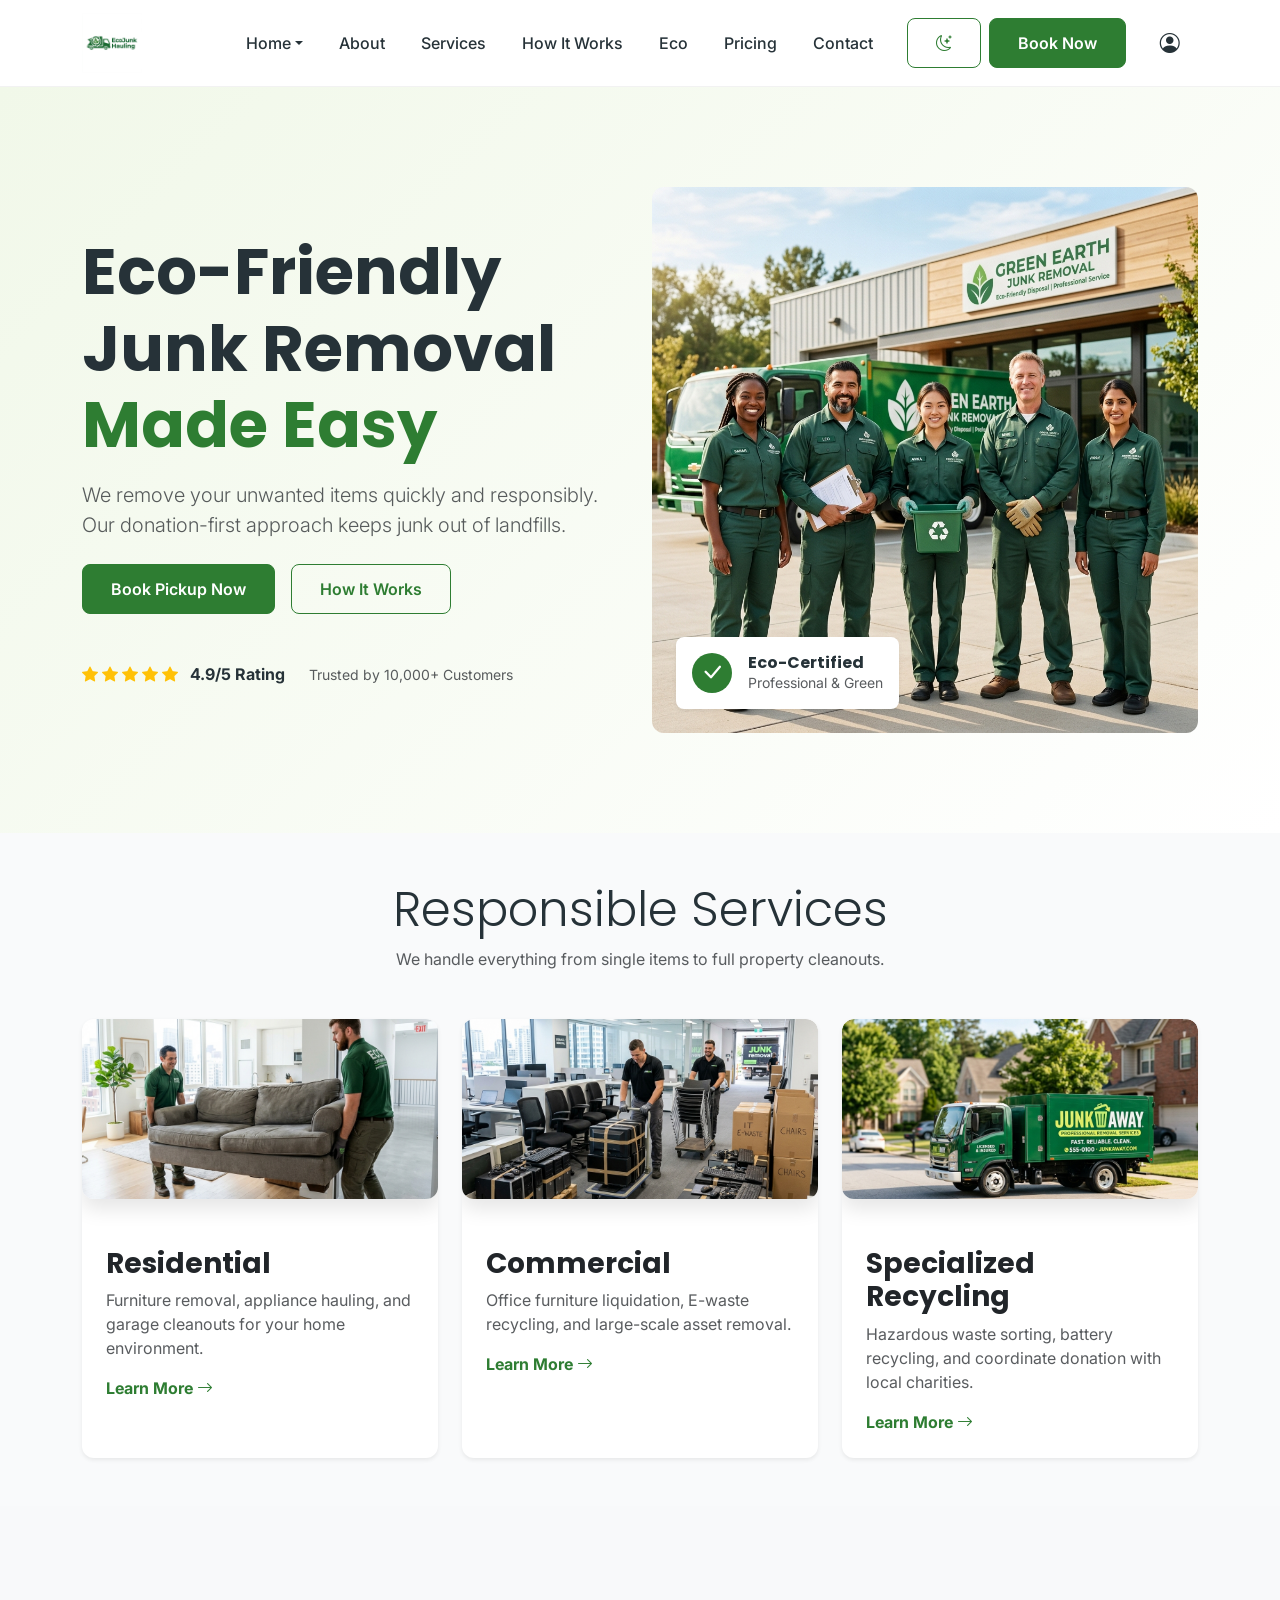
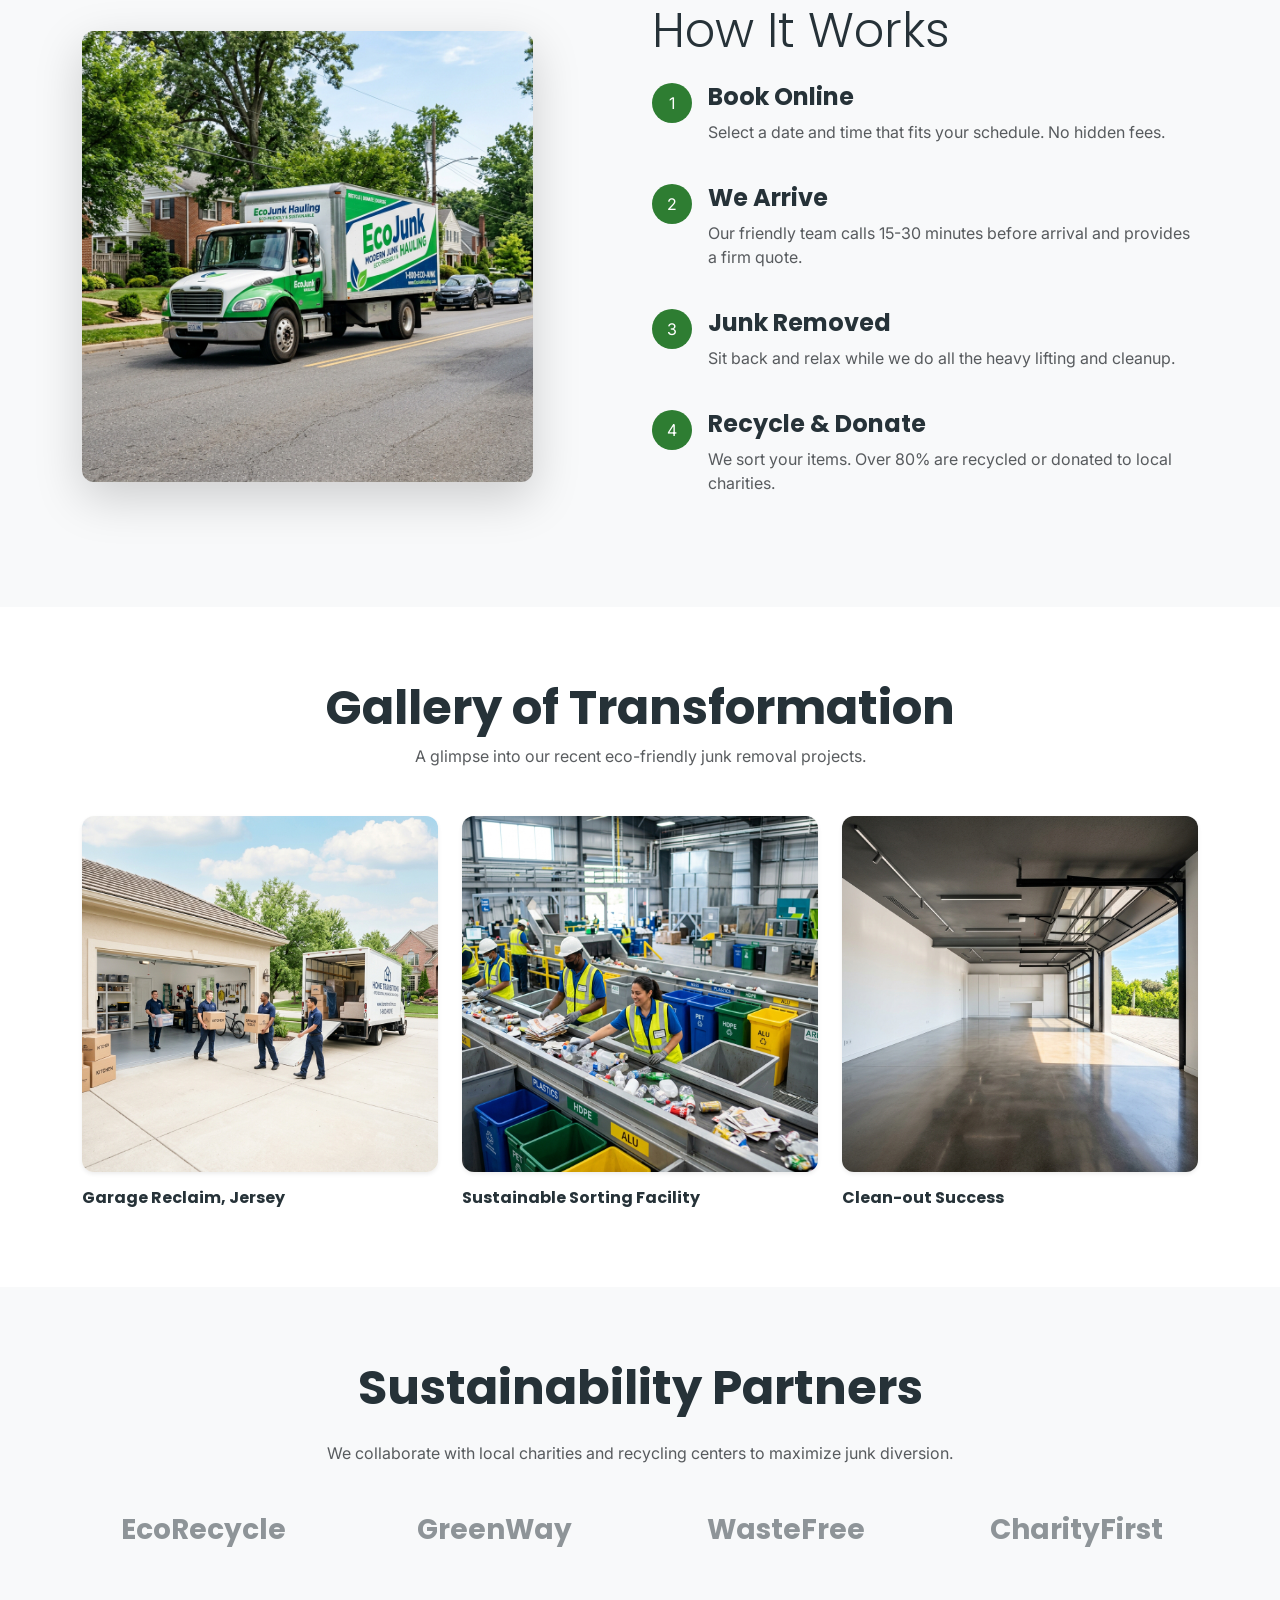
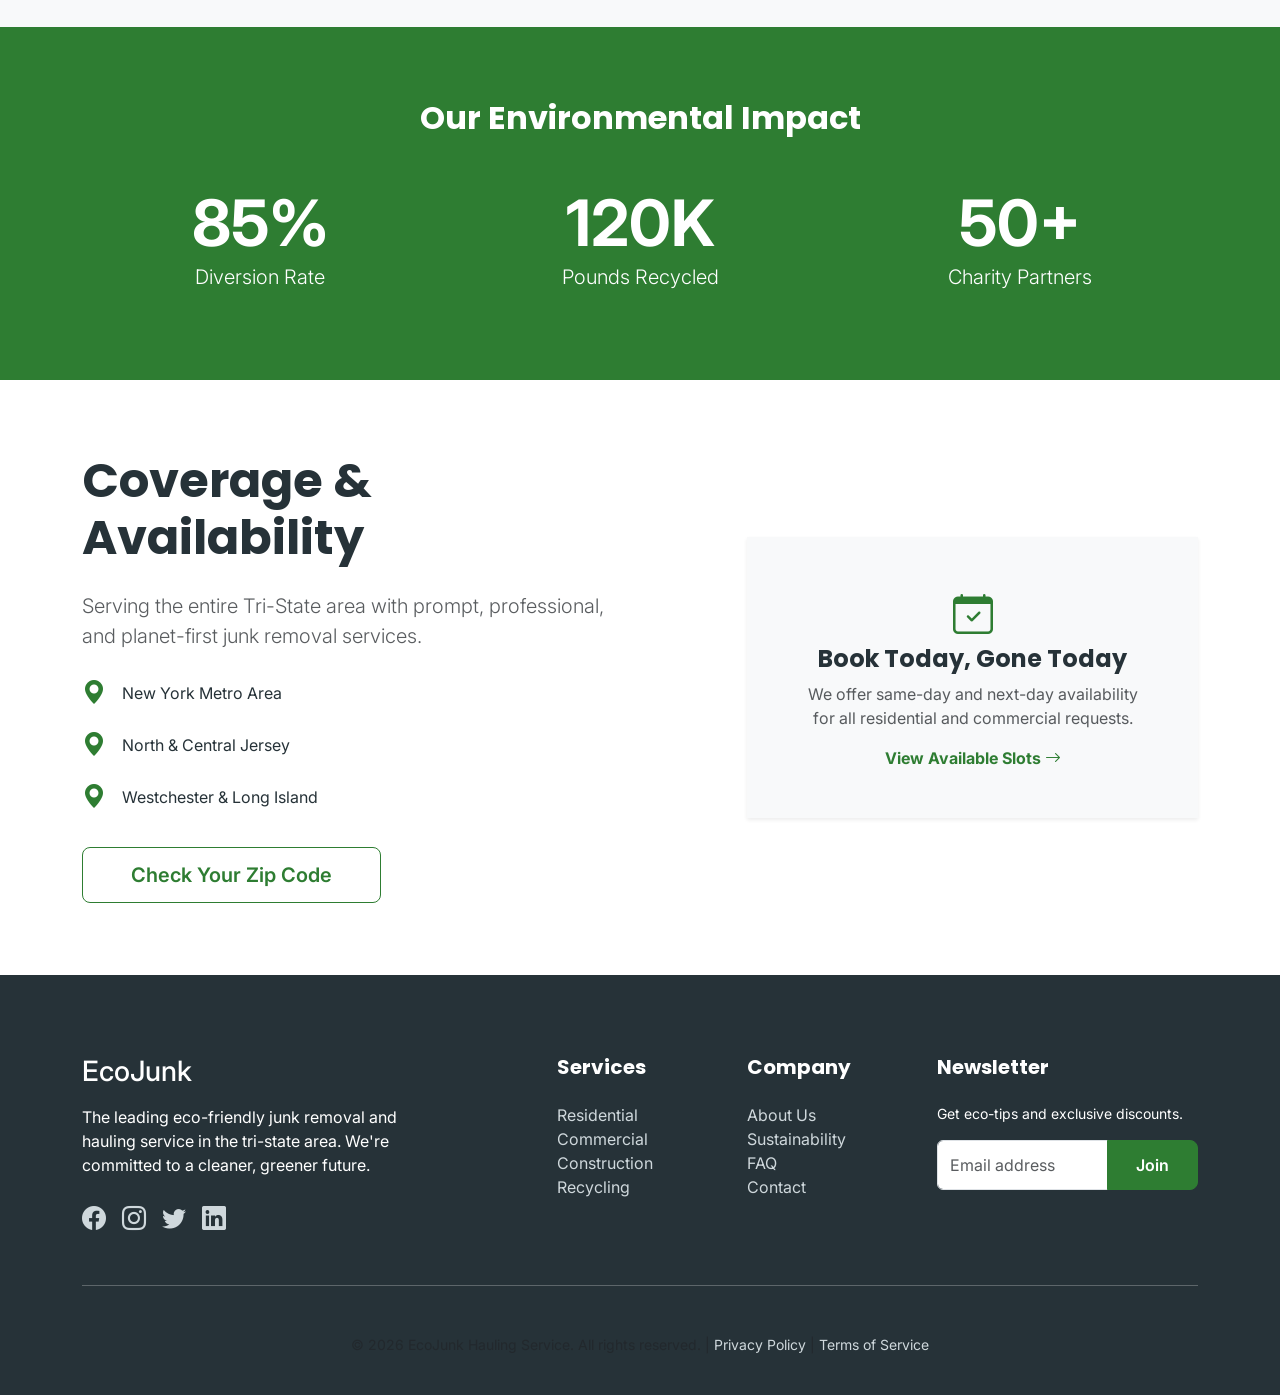
==== index.html @ f10adcff "first-commit" ====
<!DOCTYPE html>
<html lang="en">

<head>
    <meta charset="UTF-8">
    <meta name="viewport" content="width=device-width, initial-scale=1.0">
    <title>EcoJunk Hauling | Eco-Friendly Junk Removal Made Easy</title>
    <meta name="description"
        content="Eco-friendly junk removal and hauling. We recycle and donate first. Get an instant quote and book your pickup online today!">

    <!-- Bootstrap 5 CSS -->
    <link href="https://cdn.jsdelivr.net/npm/bootstrap@5.3.0/dist/css/bootstrap.min.css" rel="stylesheet">
    <!-- Bootstrap Icons -->
    <link rel="stylesheet" href="https://cdn.jsdelivr.net/npm/bootstrap-icons@1.10.0/font/bootstrap-icons.css">
    <!-- Custom CSS -->
    <link rel="stylesheet" href="css/style.css">

    <link rel="icon" type="image/png" href="assets/logo.png">
</head>

<body>

    <!-- Sticky Header -->
    <nav class="navbar navbar-expand-lg sticky-top">
        <div class="container">
            <a class="navbar-brand d-flex align-items-center" href="index.html">
                <img src="assets/logo.png" alt="EcoJunk Logo" height="60">
            </a>
            <button class="navbar-toggler" type="button" data-bs-toggle="collapse" data-bs-target="#navbarNav">
                <span class="navbar-toggler-icon"></span>
            </button>
            <div class="collapse navbar-collapse" id="navbarNav">
                <ul class="navbar-nav ms-auto align-items-center">
                    <li class="nav-item dropdown">
                        <a class="nav-link dropdown-toggle" href="#" role="button" data-bs-toggle="dropdown">Home</a>
                        <ul class="dropdown-menu border-0 shadow-sm">
                            <li><a class="dropdown-item" href="index.html">Home 1</a></li>
                            <li><a class="dropdown-item" href="home2.html">Home 2</a></li>
                        </ul>
                    </li>
                    <li class="nav-item"><a class="nav-link" href="about.html">About</a></li>
                    <li class="nav-item">
                        <a class="nav-link" href="services.html">Services</a>

                    </li>

                    <li class="nav-item"><a class="nav-link" href="how-it-works.html">How It Works</a></li>
                    <li class="nav-item"><a class="nav-link" href="eco-commitment.html">Eco</a></li>
                    <li class="nav-item"><a class="nav-link" href="pricing.html">Pricing</a></li>
                    <li class="nav-item"><a class="nav-link" href="contact.html">Contact</a></li>
                    <li class="nav-item"><button class="btn btn-outline-success ms-lg-3" id="theme-toggle"><i
                                class="bi bi-moon-stars"></i></button></li>
                    <li class="nav-item"><a class="btn btn-success ms-lg-2" href="book-pickup.html">Book Now</a></li>
                    <li class="nav-item ms-lg-3"><a class="nav-link fw-bold text-dark" href="login.html"><i
                                class="bi bi-person-circle fs-5"></i></a></li>
                </ul>
            </div>
        </div>
    </nav>

    <!-- Hero Section -->
    <section class="hero-section">
        <div class="container">
            <div class="row align-items-center">
                <div class="col-lg-6 mb-5 mb-lg-0">
                    <h1 class="display-3 fw-bold mb-3">Eco-Friendly Junk Removal <span class="text-primary-green">Made
                            Easy</span></h1>
                    <p class="lead mb-4 text-muted">We remove your unwanted items quickly and responsibly. Our
                        donation-first approach keeps junk out of landfills.</p>
                    <div class="d-flex gap-3">
                        <a href="book-pickup.html" class="btn btn-success">Book Pickup Now</a>
                        <a href="#how-it-works" class="btn btn-outline-success">How It Works</a>
                    </div>
                    <div class="mt-5 d-flex align-items-center gap-4">
                        <div class="d-flex align-items-center">
                            <i class="bi bi-star-fill text-warning me-1"></i>
                            <i class="bi bi-star-fill text-warning me-1"></i>
                            <i class="bi bi-star-fill text-warning me-1"></i>
                            <i class="bi bi-star-fill text-warning me-1"></i>
                            <i class="bi bi-star-fill text-warning me-1"></i>
                            <span class="ms-2 fw-bold">4.9/5 Rating</span>
                        </div>
                        <div class="text-muted small">Trusted by 10,000+ Customers</div>
                    </div>
                </div>
                <div class="col-lg-6">
                    <!-- Hero Visual [NEW] -->
                    <div class="position-relative">
                        <img src="assets/about_hero.png" alt="EcoJunk Team" class="img-fluid rounded-lg shadow-2xl shadowed transition-hover">
                        <div class="position-absolute bottom-0 start-0 m-4 p-3 bg-white rounded-3 shadow-sm d-none d-md-block">
                            <div class="d-flex align-items-center gap-3">
                                <div class="bg-primary-green text-white rounded-circle d-flex align-items-center justify-content-center" style="width: 40px; height: 40px;">
                                    <i class="bi bi-check-lg fs-4"></i>
                                </div>
                                <div>
                                    <h6 class="fw-bold mb-0">Eco-Certified</h6>
                                    <p class="small text-muted mb-0">Professional & Green</p>
                                </div>
                            </div>
                        </div>
                    </div>
                </div>
            </div>
        </div>
    </section>

    <!-- Services Overview -->
    <section class="py-5">
        <div class="container">
            <div class="text-center mb-5">
                <h2 class="display-5">Responsible Services</h2>
                <p class="text-muted">We handle everything from single items to full property cleanouts.</p>
            </div>
            <div class="row g-4">
                <div class="col-md-4">
                    <div class="card h-100 border-0 shadow-sm overflow-hidden transition-hover">
                        <div class="process-img-wrapper">
                            <img src="assets/service_residential.png" alt="Residential Service" class="process-img">
                        </div>
                        <div class="card-body p-4">
                            <h3 class="fw-bold">Residential</h3>
                            <p class="text-muted">Furniture removal, appliance hauling, and garage cleanouts for your home environment.</p>
                            <a href="services.html#residential" class="mt-auto text-primary-green fw-bold text-decoration-none d-inline-block">Learn More <i class="bi bi-arrow-right"></i></a>
                        </div>
                    </div>
                </div>
                <div class="col-md-4">
                    <div class="card h-100 border-0 shadow-sm overflow-hidden transition-hover">
                        <div class="process-img-wrapper">
                            <img src="assets/service_commercial.png" alt="Commercial Service" class="process-img">
                        </div>
                        <div class="card-body p-4">
                            <h3 class="fw-bold">Commercial</h3>
                            <p class="text-muted">Office furniture liquidation, E-waste recycling, and large-scale asset removal.</p>
                            <a href="services.html#commercial" class="mt-auto text-primary-green fw-bold text-decoration-none d-inline-block">Learn More <i class="bi bi-arrow-right"></i></a>
                        </div>
                    </div>
                </div>
                <div class="col-md-4">
                    <div class="card h-100 border-0 shadow-sm overflow-hidden transition-hover">
                        <div class="process-img-wrapper">
                            <img src="assets/eco_collection.png" alt="Recycling Service" class="process-img">
                        </div>
                        <div class="card-body p-4">
                            <h3 class="fw-bold">Specialized Recycling</h3>
                            <p class="text-muted">Hazardous waste sorting, battery recycling, and coordinate donation with local charities.</p>
                            <a href="services.html#recycling" class="mt-auto text-primary-green fw-bold text-decoration-none d-inline-block">Learn More <i class="bi bi-arrow-right"></i></a>
                        </div>
                    </div>
                </div>
            </div>
        </div>
    </section>

    <!-- How It Works -->
    <section class="bg-light py-5" id="how-it-works">
        <div class="container">
            <div class="row align-items-center">
                <div class="col-lg-5">
                    <img src="assets/hero.png" alt="Professional Truck" class="img-fluid rounded-lg shadow-lg">
                </div>
                <div class="col-lg-6 offset-lg-1 py-5">
                    <h2 class="display-5 mb-4">How It Works</h2>
                    <div class="d-flex mb-4">
                        <div class="flex-shrink-0">
                            <div class="bg-primary-green text-white rounded-circle d-flex align-items-center justify-content-center"
                                style="width: 40px; height: 40px;">1</div>
                        </div>
                        <div class="ms-3">
                            <h4>Book Online</h4>
                            <p class="text-muted">Select a date and time that fits your schedule. No hidden fees.</p>
                        </div>
                    </div>
                    <div class="d-flex mb-4">
                        <div class="flex-shrink-0">
                            <div class="bg-primary-green text-white rounded-circle d-flex align-items-center justify-content-center"
                                style="width: 40px; height: 40px;">2</div>
                        </div>
                        <div class="ms-3">
                            <h4>We Arrive</h4>
                            <p class="text-muted">Our friendly team calls 15-30 minutes before arrival and provides a
                                firm quote.</p>
                        </div>
                    </div>
                    <div class="d-flex mb-4">
                        <div class="flex-shrink-0">
                            <div class="bg-primary-green text-white rounded-circle d-flex align-items-center justify-content-center"
                                style="width: 40px; height: 40px;">3</div>
                        </div>
                        <div class="ms-3">
                            <h4>Junk Removed</h4>
                            <p class="text-muted">Sit back and relax while we do all the heavy lifting and cleanup.</p>
                        </div>
                    </div>
                    <div class="d-flex">
                        <div class="flex-shrink-0">
                            <div class="bg-primary-green text-white rounded-circle d-flex align-items-center justify-content-center"
                                style="width: 40px; height: 40px;">4</div>
                        </div>
                        <div class="ms-3">
                            <h4>Recycle & Donate</h4>
                            <p class="text-muted">We sort your items. Over 80% are recycled or donated to local
                                charities.</p>
                        </div>
                    </div>
                </div>
            </div>
        </div>
    </section>

    <!-- Section 1: Gallery of Transformation [NEW] -->
    <section class="py-5 bg-white">
        <div class="container py-4">
            <div class="text-center mb-5">
                <h2 class="display-5 fw-bold">Gallery of Transformation</h2>
                <p class="text-muted">A glimpse into our recent eco-friendly junk removal projects.</p>
            </div>
            <div class="row g-4 justify-content-center">
                <div class="col-md-4">
                    <img src="assets/how_it_works_hero.png" alt="Recent Project 1" class="img-fluid rounded-lg shadow-sm shadowed mb-2">
                    <h6 class="fw-bold mt-2">Garage Reclaim, Jersey</h6>
                </div>
                <div class="col-md-4">
                    <img src="assets/eco_sorting.png" alt="Recent Project 2" class="img-fluid rounded-lg shadow-sm shadowed mb-2">
                    <h6 class="fw-bold mt-2">Sustainable Sorting Facility</h6>
                </div>
                <div class="col-md-4">
                    <img src="assets/reclaim_bg.png" alt="Recent Project 3" class="img-fluid rounded-lg shadow-sm shadowed mb-2">
                    <h6 class="fw-bold mt-2">Clean-out Success</h6>
                </div>
            </div>
        </div>
    </section>

    <!-- Section 2: Sustainability & Community Partners [NEW] -->
    <section class="py-5 bg-light">
        <div class="container py-4 text-center">
            <h2 class="display-5 fw-bold mb-4">Sustainability Partners</h2>
            <p class="text-muted mb-5">We collaborate with local charities and recycling centers to maximize junk diversion.</p>
            <div class="row row-cols-2 row-cols-md-4 g-5 align-items-center opacity-50">
                <div class="col"><h3 class="fw-bold">EcoRecycle</h3></div>
                <div class="col"><h3 class="fw-bold">GreenWay</h3></div>
                <div class="col"><h3 class="fw-bold">WasteFree</h3></div>
                <div class="col"><h3 class="fw-bold">CharityFirst</h3></div>
            </div>
        </div>
    </section>

    <!-- Eco Commitment Highlight -->
    <section class="py-5 bg-primary-green text-white">
        <div class="container text-center py-4">
            <h2 class="mb-5 text-white">Our Environmental Impact</h2>
            <div class="row g-4">
                <div class="col-md-4">
                    <div class="display-3 fw-bold">85%</div>
                    <p class="lead">Diversion Rate</p>
                </div>
                <div class="col-md-4">
                    <div class="display-3 fw-bold">120K</div>
                    <p class="lead">Pounds Recycled</p>
                </div>
                <div class="col-md-4">
                    <div class="display-3 fw-bold">50+</div>
                    <p class="lead">Charity Partners</p>
                </div>
            </div>
        </div>
    </section>

    <!-- Section 3: Service Area Coverage [NEW] -->
    <section class="py-5 bg-white">
        <div class="container py-4">
            <div class="row align-items-center">
                <div class="col-lg-6">
                    <h2 class="display-5 fw-bold mb-4">Coverage & Availability</h2>
                    <p class="lead text-muted mb-4">Serving the entire Tri-State area with prompt, professional, and planet-first junk removal services.</p>
                    <ul class="list-unstyled">
                        <li class="mb-3 d-flex align-items-center"><i class="bi bi-geo-alt-fill text-primary-green me-3 fs-4"></i> New York Metro Area</li>
                        <li class="mb-3 d-flex align-items-center"><i class="bi bi-geo-alt-fill text-primary-green me-3 fs-4"></i> North & Central Jersey</li>
                        <li class="mb-3 d-flex align-items-center"><i class="bi bi-geo-alt-fill text-primary-green me-3 fs-4"></i> Westchester & Long Island</li>
                    </ul>
                    <a href="contact.html" class="btn btn-outline-success btn-lg px-5 mt-3">Check Your Zip Code</a>
                </div>
                <div class="col-lg-5 offset-lg-1 mt-5 mt-lg-0">
                    <div class="p-5 bg-light rounded-2xl shadow-sm text-center">
                        <i class="bi bi-calendar-check text-primary-green fs-1 mb-4"></i>
                        <h4 class="fw-bold">Book Today, Gone Today</h4>
                        <p class="text-muted">We offer same-day and next-day availability for all residential and commercial requests.</p>
                        <a href="book-pickup.html" class="fw-bold text-primary-green text-decoration-none">View Available Slots <i class="bi bi-arrow-right"></i></a>
                    </div>
                </div>
            </div>
        </div>
    </section>

    <!-- Footer -->
    <footer>
        <div class="container">
            <div class="row g-4">
                <div class="col-lg-4">
                    <div class="h3 mb-3 text-white">EcoJunk</div>
                    <p>The leading eco-friendly junk removal and hauling service in the tri-state area. We're committed
                        to a cleaner, greener future.</p>
                    <div class="d-flex gap-3 fs-4 mt-4">
                        <a href="#"><i class="bi bi-facebook"></i></a>
                        <a href="#"><i class="bi bi-instagram"></i></a>
                        <a href="#"><i class="bi bi-twitter"></i></a>
                        <a href="#"><i class="bi bi-linkedin"></i></a>
                    </div>
                </div>
                <div class="col-lg-2 offset-lg-1">
                    <h5 class="mb-4">Services</h5>
                    <ul class="list-unstyled">
                        <li><a href="#">Residential</a></li>
                        <li><a href="#">Commercial</a></li>
                        <li><a href="#">Construction</a></li>
                        <li><a href="#">Recycling</a></li>
                    </ul>
                </div>
                <div class="col-lg-2">
                    <h5 class="mb-4">Company</h5>
                    <ul class="list-unstyled">
                        <li><a href="about.html">About Us</a></li>
                        <li><a href="eco-commitment.html">Sustainability</a></li>
                        <li><a href="faq.html">FAQ</a></li>
                        <li><a href="contact.html">Contact</a></li>
                    </ul>
                </div>
                <div class="col-lg-3">
                    <h5 class="mb-4">Newsletter</h5>
                    <p class="small">Get eco-tips and exclusive discounts.</p>
                    <div class="input-group">
                        <input type="email" class="form-control" placeholder="Email address">
                        <button class="btn btn-success" type="button">Join</button>
                    </div>
                </div>
            </div>
            <hr class="my-5 opacity-10">
            <div class="text-center small text-muted">
                &copy; 2026 EcoJunk Hauling Service. All rights reserved. | <a href="#">Privacy Policy</a> | <a
                    href="#">Terms of Service</a>
            </div>
        </div>
    </footer>

    <!-- Scripts -->
    <script src="https://cdn.jsdelivr.net/npm/bootstrap@5.3.0/dist/js/bootstrap.bundle.min.js"></script>
    <script src="js/main.js"></script>
</body>

</html>
---- css/style.css ----
/* 
   Eco-Friendly Junk Removal & Hauling Service 
   Design System & Global Styles
*/

@import url('https://fonts.googleapis.com/css2?family=Poppins:wght@400;600;700&family=Inter:wght@400;500;600&display=swap');

:root {
    /* Color Palette */
    --primary-green: #2E7D32;
    --secondary-grey: #263238;
    --accent-light: #81C784;
    --white: #FFFFFF;
    --bg-light: #F9FAFB;
    --bg-dark: #121212;
    --card-dark: #1E1E1E;
    
    /* Typography */
    --font-heading: 'Poppins', sans-serif;
    --font-body: 'Inter', sans-serif;
    
    /* Spacing & Transitions */
    --transition: all 0.3s ease;
    --border-radius: 12px;
}

body {
    font-family: var(--font-body);
    background-color: var(--bg-light);
    color: var(--secondary-grey);
    overflow-x: hidden;
}

h1, h2, h3, h4, h5, h6 {
    font-family: var(--font-heading);
    font-weight: 700;
}

/* Custom Bootstrap Overrides */
.btn-success {
    background-color: var(--primary-green) !important;
    border-color: var(--primary-green) !important;
    padding: 12px 28px;
    border-radius: 8px;
    font-weight: 600;
    transition: var(--transition);
}

.btn-success:hover {
    background-color: #1B5E20 !important;
    transform: translateY(-2px);
    box-shadow: 0 4px 12px rgba(46, 125, 50, 0.2);
}

.btn-outline-success {
    color: var(--primary-green) !important;
    border-color: var(--primary-green) !important;
    padding: 12px 28px;
    border-radius: 8px;
    font-weight: 600;
}

.btn-outline-success:hover {
    background-color: var(--primary-green) !important;
    color: var(--white) !important;
}

/* Header & Navigation */
.navbar {
    background: rgba(255, 255, 255, 0.95);
    backdrop-filter: blur(10px);
    border-bottom: 1px solid rgba(0,0,0,0.05);
    transition: var(--transition);
}

.navbar-brand {
    font-family: var(--font-heading);
    font-weight: 700;
    color: var(--primary-green) !important;
    font-size: 1.5rem;
}

.nav-link {
    font-weight: 500;
    color: var(--secondary-grey) !important;
    margin: 0 10px;
    transition: var(--transition);
}

.nav-link:hover {
    color: var(--primary-green) !important;
}

/* Hero Section */
.hero-section {
    padding: 100px 0;
    background: linear-gradient(135deg, #f1f8e9 0%, #ffffff 100%);
}

.hero-booking {
    background: linear-gradient(rgba(0,0,0,0.6), rgba(0,0,0,0.6)), url('../assets/book_pickup_hero.png');
    background-size: cover;
    background-position: center;
    color: white;
    padding: 100px 0;
}

.hero-contact {
    background: linear-gradient(rgba(0,0,0,0.5), rgba(0,0,0,0.5)), url('../assets/contact_hero.png');
    background-size: cover;
    background-position: center;
    color: white;
    padding: 100px 0;
}

.hero-pricing {
    background: linear-gradient(rgba(0,0,0,0.6), rgba(0,0,0,0.6)), url('../assets/pricing_hero.png');
    background-size: cover;
    background-position: center;
    color: white;
    padding: 100px 0;
}

.hero-eco {
    background: linear-gradient(rgba(0,0,0,0.5), rgba(0,0,0,0.5)), url('../assets/eco_hero.png');
    background-size: cover;
    background-position: center;
    color: white;
    padding: 120px 0;
}

/* Eco Page Process Images */
.process-img-wrapper {
    width: 100%;
    height: 180px;
    margin-bottom: 1.5rem;
    border-radius: var(--border-radius);
    overflow: hidden;
    box-shadow: 0 10px 20px rgba(0,0,0,0.1);
    transition: transform 0.3s ease;
}

.process-img-wrapper:hover {
    transform: translateY(-5px);
}

.process-img {
    width: 100%;
    height: 100%;
    object-fit: cover;
}

.hero-how-it-works {
    background: linear-gradient(rgba(0,0,0,0.6), rgba(0,0,0,0.6)), url('../assets/how_it_works_hero.png');
    background-size: cover;
    background-position: center;
    color: white;
    padding: 120px 0;
}

.hero-services {
    background: linear-gradient(rgba(0,0,0,0.6), rgba(0,0,0,0.6)), url('../assets/services_hero.png');
    background-size: cover;
    background-position: center;
    color: white;
    padding: 120px 0;
}

.hero-about {
    background: linear-gradient(rgba(0,0,0,0.5), rgba(0,0,0,0.5)), url('../assets/about_hero.png');
    background-size: cover;
    background-position: center;
    color: white;
    padding: 120px 0;
}

.reclaim-section {
    background: linear-gradient(rgba(0,0,0,0.7), rgba(0,0,0,0.7)), url('../assets/reclaim_bg.png');
    background-size: cover;
    background-position: center;
    color: white;
    padding: 100px 0;
}

.impact-counter {
    background: rgba(255, 255, 255, 0.05);
    padding: 2rem;
    border-radius: var(--border-radius);
    transition: var(--transition);
}

.impact-counter:hover {
    background: rgba(255, 255, 255, 0.1);
    transform: translateY(-5px);
}

/* Pricing Transparency Icons */
.transparency-icon-wrapper {
    width: 120px;
    height: 120px;
    margin: 0 auto 1.5rem;
    display: flex;
    align-items: center;
    justify-content: center;
    background: rgba(255, 255, 255, 0.05);
    border-radius: 24px;
    overflow: hidden;
    transition: transform 0.3s ease, background 0.3s ease;
}

.transparency-icon-wrapper:hover {
    transform: translateY(-8px);
    background: rgba(255, 255, 255, 0.1);
}

.transparency-icon-wrapper img {
    width: 90%;
    height: 90%;
    object-fit: contain;
}

.transparency-section-bg {
    background: linear-gradient(rgba(45, 62, 79, 0.9), rgba(45, 62, 79, 0.9)), url('../assets/transparency_bg.png');
    background-size: cover;
    background-position: center;
    background-attachment: fixed;
    color: white;
}

.transparency-section-bg h2,
.transparency-section-bg h5 {
    color: var(--accent-light) !important; /* Using accent-light for better contrast while keeping the green brand feel */
}

/* Social Icons */
.social-icon-box {
    width: 45px;
    height: 45px;
    display: flex;
    align-items: center;
    justify-content: center;
    background: rgba(255, 255, 255, 0.15);
    border-radius: 50%;
    color: white;
    transition: all 0.3s ease;
    text-decoration: none;
}

.social-icon-box:hover {
    background: white !important;
    color: var(--primary-green) !important;
    transform: translateY(-5px);
    box-shadow: 0 5px 15px rgba(0, 0, 0, 0.3);
}

/* Cards */
.card {
    border: none;
    border-radius: var(--border-radius);
    box-shadow: 0 10px 30px rgba(0,0,0,0.05);
    transition: var(--transition);
}

.card:hover {
    transform: translateY(-5px);
}

/* Quick Quote Widget */
.quote-widget {
    background: var(--white);
    padding: 30px;
    border-radius: var(--border-radius);
    box-shadow: 0 20px 50px rgba(0,0,0,0.1);
}

/* Footer */
footer {
    background-color: var(--secondary-grey);
    color: var(--white);
    padding: 80px 0 40px;
}

footer a {
    color: #cfd8dc;
    text-decoration: none;
    transition: var(--transition);
}

footer a:hover {
    color: var(--accent-light);
}

/* Dark Mode Classes */
body.dark-mode {
    background-color: var(--bg-dark);
    color: var(--white);
}

body.dark-mode .card, 
body.dark-mode .navbar, 
body.dark-mode .quote-widget {
    background-color: var(--card-dark);
    color: var(--white);
}

body.dark-mode .nav-link {
    color: var(--white) !important;
}

body.dark-mode .form-control,
body.dark-mode .form-select,
body.dark-mode .form-check-label {
    background-color: #2c2c2c;
    border-color: #444;
    color: white;
}

body.dark-mode .form-control:focus,
body.dark-mode .form-select:focus {
    background-color: #333;
    border-color: var(--primary-green);
    color: white;
    box-shadow: 0 0 0 0.25rem rgba(46, 125, 50, 0.25);
}

body.dark-mode .form-control::placeholder {
    color: rgba(255,255,255,0.5);
}

body.dark-mode .bg-light,
body.dark-mode .bg-light-green {
    background-color: var(--card-dark) !important;
}

body.dark-mode .text-muted {
    color: #aaa !important;
}

/* Custom Utilities */
.text-primary-green { color: var(--primary-green); }
.bg-primary-green { background-color: var(--primary-green); }
.rounded-lg { border-radius: var(--border-radius); }

/* Live Tracking Simulation Styles */
.tracking-map {
    height: 300px;
    background: #e0e0e0;
    border-radius: var(--border-radius);
    position: relative;
    overflow: hidden;
}

.truck-marker {
    width: 40px;
    height: 40px;
    background: var(--primary-green);
    border-radius: 50%;
    position: absolute;
    display: flex;
    align-items: center;
    justify-content: center;
    color: white;
    box-shadow: 0 0 20px rgba(46, 125, 50, 0.5);
    transition: all 1s linear;
}

/* Responsive adjustments */
@media (max-width: 991px) {
    .navbar-collapse {
        background: white;
        padding: 20px;
        border-radius: 8px;
        margin-top: 10px;
        box-shadow: 0 10px 30px rgba(0,0,0,0.1);
    }
}
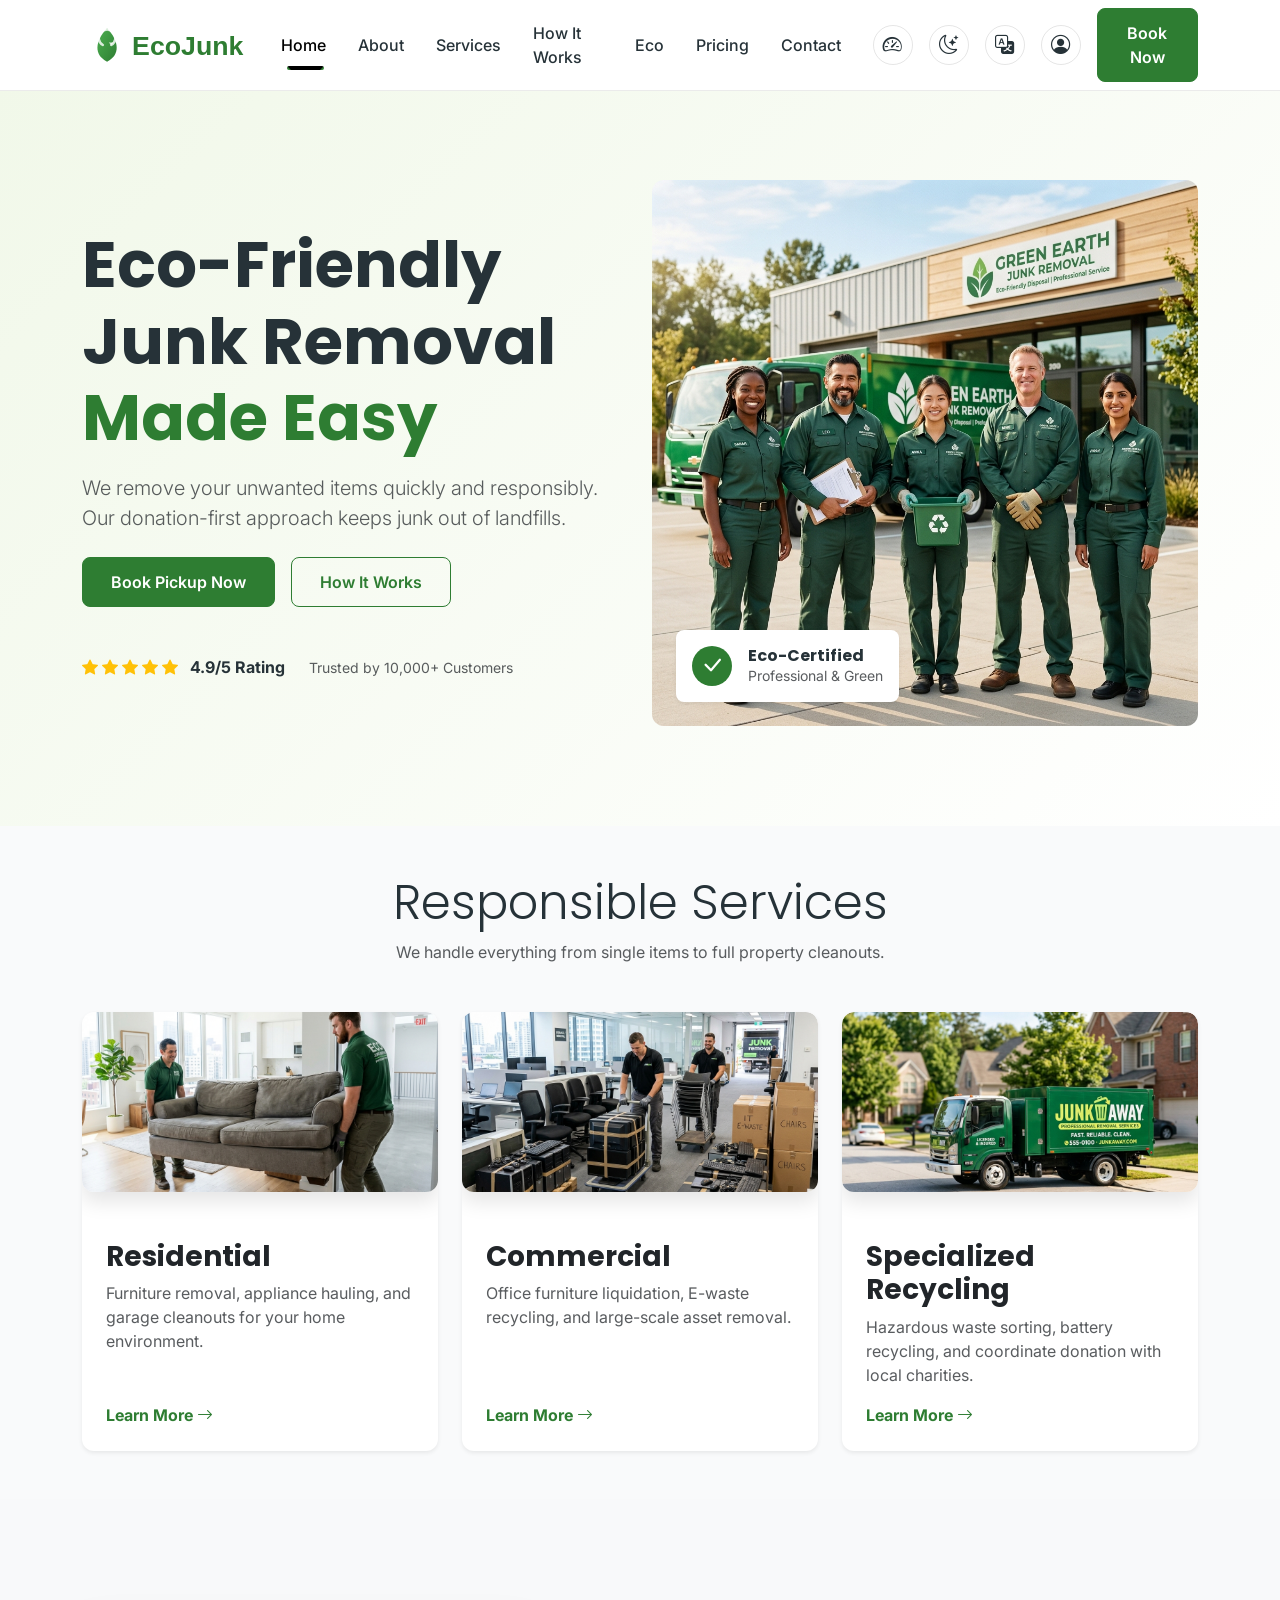
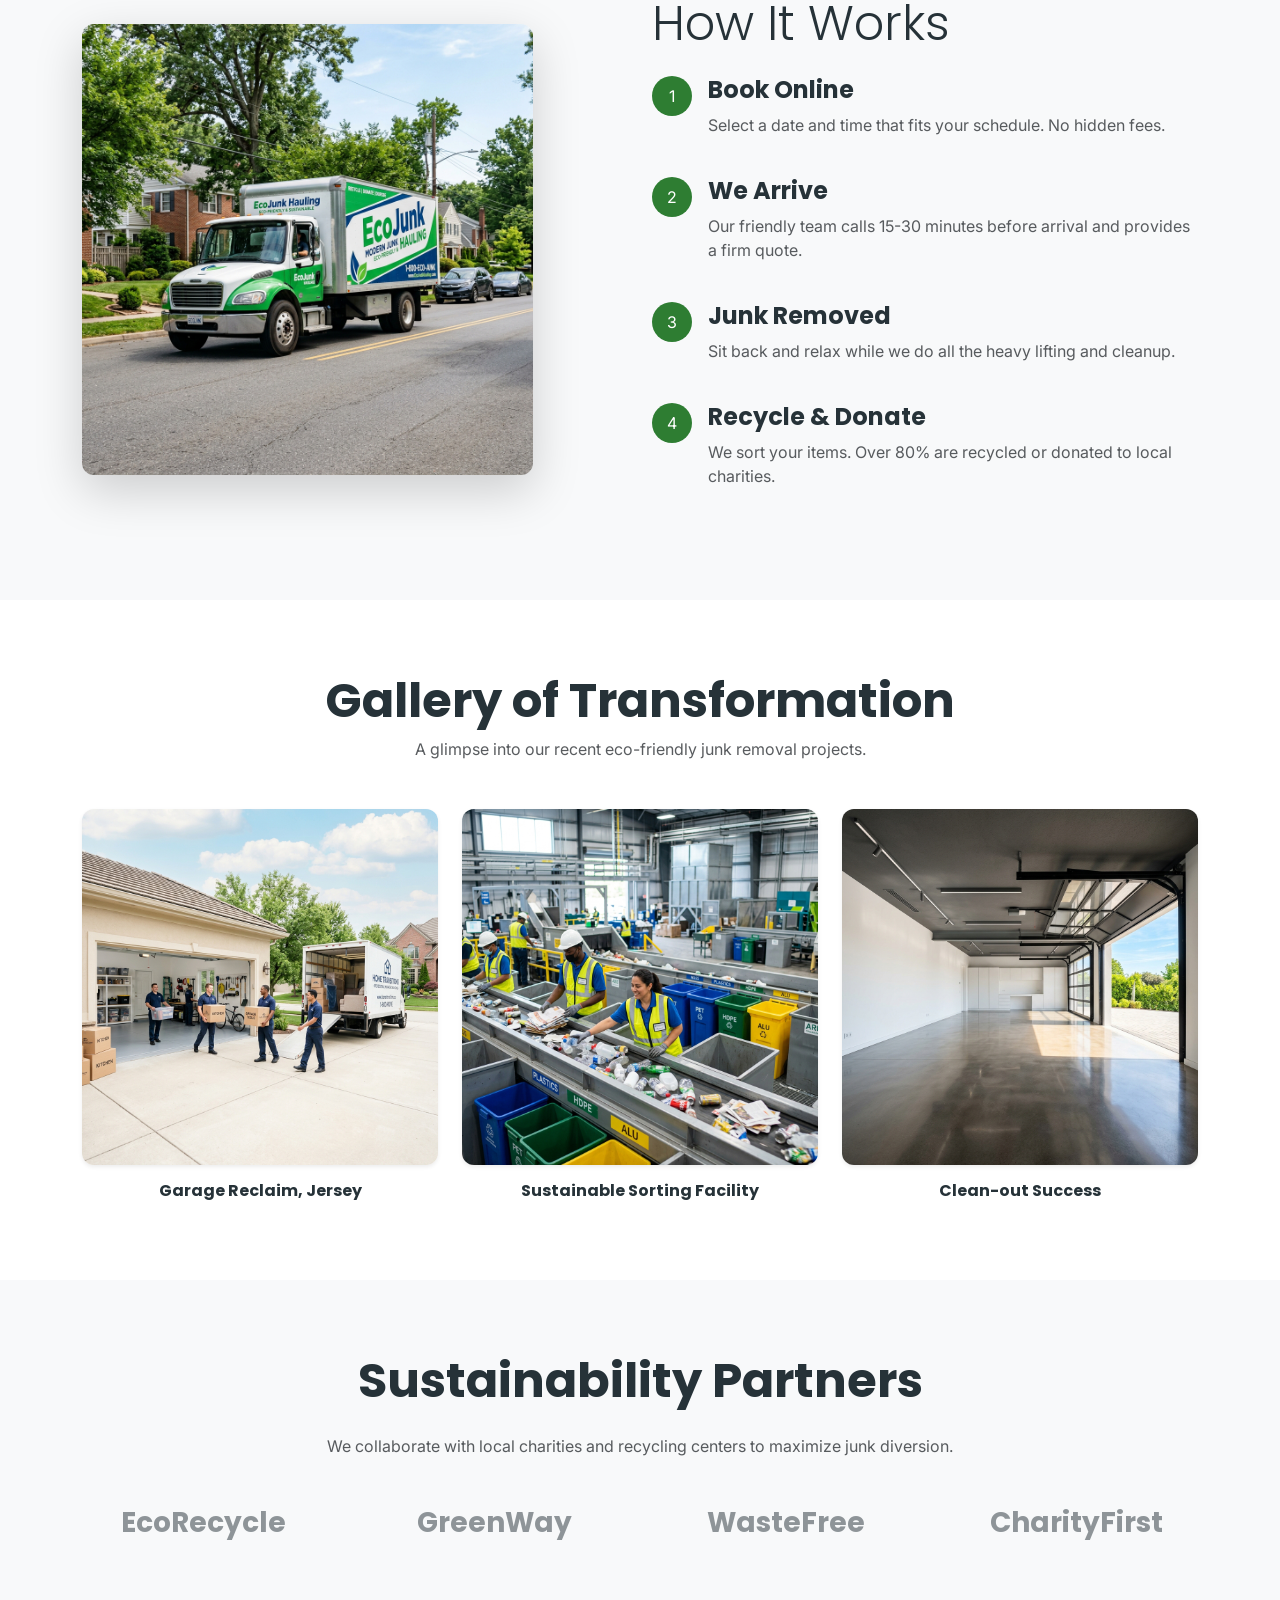
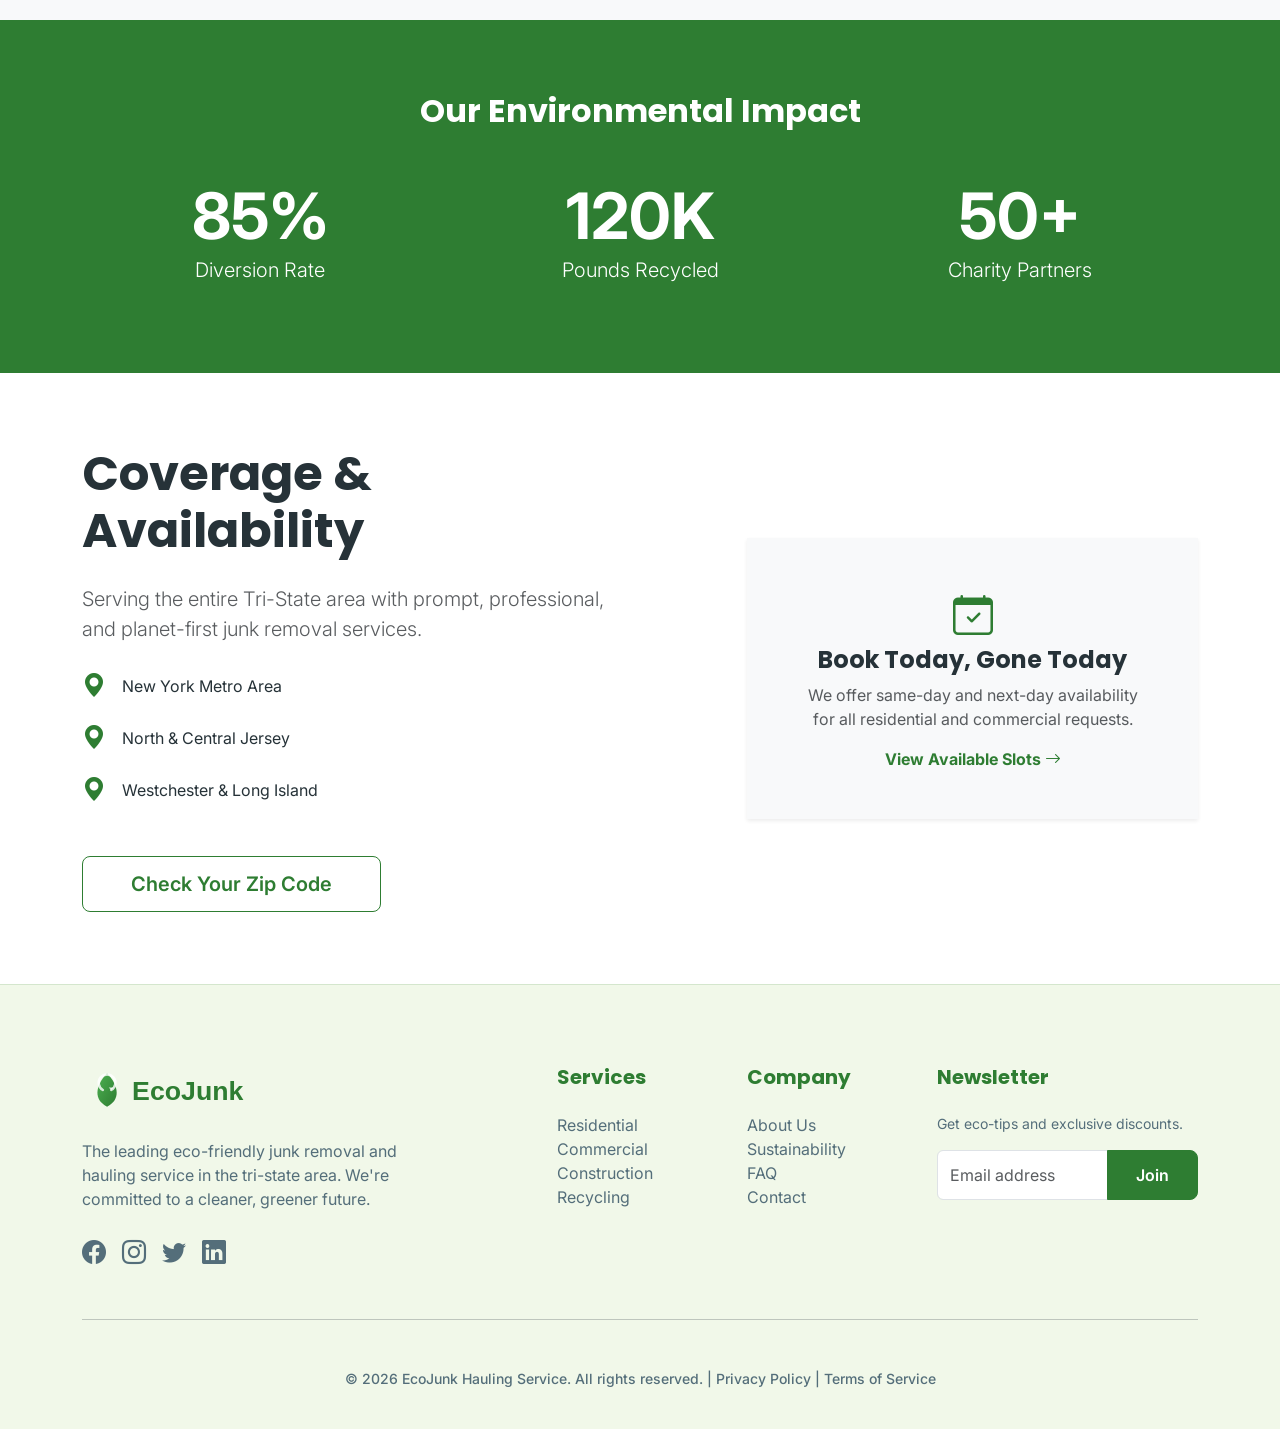
==== commit 5db085e0: "first-commit" ====
--- a/index.html
+++ b/index.html
@@ -15,29 +15,31 @@
     <!-- Custom CSS -->
     <link rel="stylesheet" href="css/style.css">
 
-    <link rel="icon" type="image/png" href="assets/logo.png">
+    <link rel="icon" type="image/svg+xml" href="assets/logo.svg">
 </head>
 
 <body>
 
-    <!-- Sticky Header -->
-    <nav class="navbar navbar-expand-lg sticky-top">
+    <!-- Fixed Header -->
+    <nav class="navbar navbar-expand-xl fixed-top">
         <div class="container">
             <a class="navbar-brand d-flex align-items-center" href="index.html">
-                <img src="assets/logo.png" alt="EcoJunk Logo" height="60">
+                <img src="assets/logo.svg" alt="EcoJunk Logo" class="site-logo">
             </a>
-            <button class="navbar-toggler" type="button" data-bs-toggle="collapse" data-bs-target="#navbarNav">
+            <button class="navbar-toggler collapsed" type="button" data-bs-toggle="collapse" data-bs-target="#navbarNav" aria-controls="navbarNav" aria-expanded="false" aria-label="Toggle navigation">
                 <span class="navbar-toggler-icon"></span>
             </button>
             <div class="collapse navbar-collapse" id="navbarNav">
                 <ul class="navbar-nav ms-auto align-items-center">
-                    <li class="nav-item dropdown">
+                    <li class="nav-item d-none d-xl-block dropdown">
                         <a class="nav-link dropdown-toggle" href="#" role="button" data-bs-toggle="dropdown">Home</a>
                         <ul class="dropdown-menu border-0 shadow-sm">
                             <li><a class="dropdown-item" href="index.html">Home 1</a></li>
                             <li><a class="dropdown-item" href="home2.html">Home 2</a></li>
                         </ul>
                     </li>
+                    <li class="nav-item d-xl-none"><a class="nav-link" href="index.html">Home 1</a></li>
+                    <li class="nav-item d-xl-none"><a class="nav-link" href="home2.html">Home 2</a></li>
                     <li class="nav-item"><a class="nav-link" href="about.html">About</a></li>
                     <li class="nav-item">
                         <a class="nav-link" href="services.html">Services</a>
@@ -48,11 +50,11 @@
                     <li class="nav-item"><a class="nav-link" href="eco-commitment.html">Eco</a></li>
                     <li class="nav-item"><a class="nav-link" href="pricing.html">Pricing</a></li>
                     <li class="nav-item"><a class="nav-link" href="contact.html">Contact</a></li>
-                    <li class="nav-item"><button class="btn btn-outline-success ms-lg-3" id="theme-toggle"><i
-                                class="bi bi-moon-stars"></i></button></li>
-                    <li class="nav-item"><a class="btn btn-success ms-lg-2" href="book-pickup.html">Book Now</a></li>
-                    <li class="nav-item ms-lg-3"><a class="nav-link fw-bold text-dark" href="login.html"><i
-                                class="bi bi-person-circle fs-5"></i></a></li>
+                    <li class="nav-item"><a class="nav-icon-link ms-lg-3" href="dashboard.html" id="dashboard-link" title="Customer Dashboard"><i class="bi bi-speedometer2"></i></a></li>
+                    <li class="nav-item"><a class="nav-icon-link ms-lg-3" href="#" id="theme-toggle" title="Toggle Theme"><i class="bi bi-moon-stars"></i></a></li>
+                    <li class="nav-item"><a class="nav-icon-link ms-lg-3" href="#" id="rtl-toggle" title="Toggle RTL Support"><i class="bi bi-translate"></i></a></li>
+                    <li class="nav-item"><a class="nav-icon-link ms-lg-3" href="login.html" title="User Login"><i class="bi bi-person-circle"></i></a></li>
+                    <li class="nav-item"><a class="btn btn-success ms-lg-3" href="book-pickup.html">Book Now</a></li>
                 </ul>
             </div>
         </div>
@@ -62,16 +64,16 @@
     <section class="hero-section">
         <div class="container">
             <div class="row align-items-center">
-                <div class="col-lg-6 mb-5 mb-lg-0">
+                <div class="col-lg-6 mb-5 mb-lg-0 text-center text-lg-start">
                     <h1 class="display-3 fw-bold mb-3">Eco-Friendly Junk Removal <span class="text-primary-green">Made
                             Easy</span></h1>
                     <p class="lead mb-4 text-muted">We remove your unwanted items quickly and responsibly. Our
                         donation-first approach keeps junk out of landfills.</p>
-                    <div class="d-flex gap-3">
+                    <div class="d-flex flex-column flex-sm-row gap-3 justify-content-center justify-content-lg-start">
                         <a href="book-pickup.html" class="btn btn-success">Book Pickup Now</a>
                         <a href="#how-it-works" class="btn btn-outline-success">How It Works</a>
                     </div>
-                    <div class="mt-5 d-flex align-items-center gap-4">
+                    <div class="mt-5 d-flex align-items-center justify-content-center justify-content-lg-start gap-4">
                         <div class="d-flex align-items-center">
                             <i class="bi bi-star-fill text-warning me-1"></i>
                             <i class="bi bi-star-fill text-warning me-1"></i>
@@ -117,10 +119,10 @@
                         <div class="process-img-wrapper">
                             <img src="assets/service_residential.png" alt="Residential Service" class="process-img">
                         </div>
-                        <div class="card-body p-4">
+                        <div class="card-body p-4 d-flex flex-column text-center text-md-start">
                             <h3 class="fw-bold">Residential</h3>
                             <p class="text-muted">Furniture removal, appliance hauling, and garage cleanouts for your home environment.</p>
-                            <a href="services.html#residential" class="mt-auto text-primary-green fw-bold text-decoration-none d-inline-block">Learn More <i class="bi bi-arrow-right"></i></a>
+                            <a href="services.html#residential" class="mt-auto text-primary-green fw-bold text-decoration-none d-inline-block service-learn-more">Learn More <i class="bi bi-arrow-right"></i></a>
                         </div>
                     </div>
                 </div>
@@ -129,10 +131,10 @@
                         <div class="process-img-wrapper">
                             <img src="assets/service_commercial.png" alt="Commercial Service" class="process-img">
                         </div>
-                        <div class="card-body p-4">
+                        <div class="card-body p-4 d-flex flex-column text-center text-md-start">
                             <h3 class="fw-bold">Commercial</h3>
                             <p class="text-muted">Office furniture liquidation, E-waste recycling, and large-scale asset removal.</p>
-                            <a href="services.html#commercial" class="mt-auto text-primary-green fw-bold text-decoration-none d-inline-block">Learn More <i class="bi bi-arrow-right"></i></a>
+                            <a href="services.html#commercial" class="mt-auto text-primary-green fw-bold text-decoration-none d-inline-block service-learn-more">Learn More <i class="bi bi-arrow-right"></i></a>
                         </div>
                     </div>
                 </div>
@@ -141,10 +143,10 @@
                         <div class="process-img-wrapper">
                             <img src="assets/eco_collection.png" alt="Recycling Service" class="process-img">
                         </div>
-                        <div class="card-body p-4">
+                        <div class="card-body p-4 d-flex flex-column text-center text-md-start">
                             <h3 class="fw-bold">Specialized Recycling</h3>
                             <p class="text-muted">Hazardous waste sorting, battery recycling, and coordinate donation with local charities.</p>
-                            <a href="services.html#recycling" class="mt-auto text-primary-green fw-bold text-decoration-none d-inline-block">Learn More <i class="bi bi-arrow-right"></i></a>
+                            <a href="services.html#recycling" class="mt-auto text-primary-green fw-bold text-decoration-none d-inline-block service-learn-more">Learn More <i class="bi bi-arrow-right"></i></a>
                         </div>
                     </div>
                 </div>
@@ -159,45 +161,45 @@
                 <div class="col-lg-5">
                     <img src="assets/hero.png" alt="Professional Truck" class="img-fluid rounded-lg shadow-lg">
                 </div>
-                <div class="col-lg-6 offset-lg-1 py-5">
+                <div class="col-lg-6 offset-lg-1 py-5 text-center text-lg-start">
                     <h2 class="display-5 mb-4">How It Works</h2>
-                    <div class="d-flex mb-4">
+                    <div class="d-flex flex-column flex-md-row align-items-center align-items-md-start mb-4">
                         <div class="flex-shrink-0">
                             <div class="bg-primary-green text-white rounded-circle d-flex align-items-center justify-content-center"
                                 style="width: 40px; height: 40px;">1</div>
                         </div>
-                        <div class="ms-3">
+                        <div class="ms-md-3 mt-3 mt-md-0 text-center text-md-start">
                             <h4>Book Online</h4>
                             <p class="text-muted">Select a date and time that fits your schedule. No hidden fees.</p>
                         </div>
                     </div>
-                    <div class="d-flex mb-4">
+                    <div class="d-flex flex-column flex-md-row align-items-center align-items-md-start mb-4">
                         <div class="flex-shrink-0">
                             <div class="bg-primary-green text-white rounded-circle d-flex align-items-center justify-content-center"
                                 style="width: 40px; height: 40px;">2</div>
                         </div>
-                        <div class="ms-3">
+                        <div class="ms-md-3 mt-3 mt-md-0 text-center text-md-start">
                             <h4>We Arrive</h4>
                             <p class="text-muted">Our friendly team calls 15-30 minutes before arrival and provides a
                                 firm quote.</p>
                         </div>
                     </div>
-                    <div class="d-flex mb-4">
+                    <div class="d-flex flex-column flex-md-row align-items-center align-items-md-start mb-4">
                         <div class="flex-shrink-0">
                             <div class="bg-primary-green text-white rounded-circle d-flex align-items-center justify-content-center"
                                 style="width: 40px; height: 40px;">3</div>
                         </div>
-                        <div class="ms-3">
+                        <div class="ms-md-3 mt-3 mt-md-0 text-center text-md-start">
                             <h4>Junk Removed</h4>
                             <p class="text-muted">Sit back and relax while we do all the heavy lifting and cleanup.</p>
                         </div>
                     </div>
-                    <div class="d-flex">
+                    <div class="d-flex flex-column flex-md-row align-items-center align-items-md-start">
                         <div class="flex-shrink-0">
                             <div class="bg-primary-green text-white rounded-circle d-flex align-items-center justify-content-center"
                                 style="width: 40px; height: 40px;">4</div>
                         </div>
-                        <div class="ms-3">
+                        <div class="ms-md-3 mt-3 mt-md-0 text-center text-md-start">
                             <h4>Recycle & Donate</h4>
                             <p class="text-muted">We sort your items. Over 80% are recycled or donated to local
                                 charities.</p>
@@ -215,7 +217,7 @@
                 <h2 class="display-5 fw-bold">Gallery of Transformation</h2>
                 <p class="text-muted">A glimpse into our recent eco-friendly junk removal projects.</p>
             </div>
-            <div class="row g-4 justify-content-center">
+            <div class="row g-4 justify-content-center text-center">
                 <div class="col-md-4">
                     <img src="assets/how_it_works_hero.png" alt="Recent Project 1" class="img-fluid rounded-lg shadow-sm shadowed mb-2">
                     <h6 class="fw-bold mt-2">Garage Reclaim, Jersey</h6>
@@ -237,7 +239,7 @@
         <div class="container py-4 text-center">
             <h2 class="display-5 fw-bold mb-4">Sustainability Partners</h2>
             <p class="text-muted mb-5">We collaborate with local charities and recycling centers to maximize junk diversion.</p>
-            <div class="row row-cols-2 row-cols-md-4 g-5 align-items-center opacity-50">
+            <div class="row row-cols-2 row-cols-md-4 g-3 g-md-5 align-items-center opacity-50 justify-content-center">
                 <div class="col"><h3 class="fw-bold">EcoRecycle</h3></div>
                 <div class="col"><h3 class="fw-bold">GreenWay</h3></div>
                 <div class="col"><h3 class="fw-bold">WasteFree</h3></div>
@@ -271,15 +273,17 @@
     <section class="py-5 bg-white">
         <div class="container py-4">
             <div class="row align-items-center">
-                <div class="col-lg-6">
+                <div class="col-lg-6 text-center text-lg-start">
                     <h2 class="display-5 fw-bold mb-4">Coverage & Availability</h2>
                     <p class="lead text-muted mb-4">Serving the entire Tri-State area with prompt, professional, and planet-first junk removal services.</p>
-                    <ul class="list-unstyled">
-                        <li class="mb-3 d-flex align-items-center"><i class="bi bi-geo-alt-fill text-primary-green me-3 fs-4"></i> New York Metro Area</li>
-                        <li class="mb-3 d-flex align-items-center"><i class="bi bi-geo-alt-fill text-primary-green me-3 fs-4"></i> North & Central Jersey</li>
-                        <li class="mb-3 d-flex align-items-center"><i class="bi bi-geo-alt-fill text-primary-green me-3 fs-4"></i> Westchester & Long Island</li>
+                    <ul class="list-unstyled d-inline-block text-start">
+                        <li class="mb-3 d-flex align-items-center justify-content-center justify-content-lg-start"><i class="bi bi-geo-alt-fill text-primary-green me-3 fs-4"></i> New York Metro Area</li>
+                        <li class="mb-3 d-flex align-items-center justify-content-center justify-content-lg-start"><i class="bi bi-geo-alt-fill text-primary-green me-3 fs-4"></i> North & Central Jersey</li>
+                        <li class="mb-3 d-flex align-items-center justify-content-center justify-content-lg-start"><i class="bi bi-geo-alt-fill text-primary-green me-3 fs-4"></i> Westchester & Long Island</li>
                     </ul>
-                    <a href="contact.html" class="btn btn-outline-success btn-lg px-5 mt-3">Check Your Zip Code</a>
+                    <div class="mt-3">
+                        <a href="contact.html" class="btn btn-outline-success btn-lg px-5">Check Your Zip Code</a>
+                    </div>
                 </div>
                 <div class="col-lg-5 offset-lg-1 mt-5 mt-lg-0">
                     <div class="p-5 bg-light rounded-2xl shadow-sm text-center">
@@ -298,7 +302,9 @@
         <div class="container">
             <div class="row g-4">
                 <div class="col-lg-4">
-                    <div class="h3 mb-3 text-white">EcoJunk</div>
+                    <a href="index.html" class="d-inline-block">
+                        <img src="assets/logo.svg" alt="EcoJunk Logo" class="site-logo">
+                    </a>
                     <p>The leading eco-friendly junk removal and hauling service in the tri-state area. We're committed
                         to a cleaner, greener future.</p>
                     <div class="d-flex gap-3 fs-4 mt-4">
@@ -336,16 +342,16 @@
                 </div>
             </div>
             <hr class="my-5 opacity-10">
-            <div class="text-center small text-muted">
+            <div class="text-center small copyright-text">
                 &copy; 2026 EcoJunk Hauling Service. All rights reserved. | <a href="#">Privacy Policy</a> | <a
                     href="#">Terms of Service</a>
             </div>
         </div>
-    </footer>
+    </footer><button id="scroll-to-top" class="btn btn-success rounded-circle shadow-lg"><i class="bi bi-arrow-up"></i></button>
 
     <!-- Scripts -->
     <script src="https://cdn.jsdelivr.net/npm/bootstrap@5.3.0/dist/js/bootstrap.bundle.min.js"></script>
     <script src="js/main.js"></script>
 </body>
 
-</html>+</html>
--- a/css/style.css
+++ b/css/style.css
@@ -29,11 +29,28 @@
     background-color: var(--bg-light);
     color: var(--secondary-grey);
     overflow-x: hidden;
+    padding-top: 80px; /* Adjust based on navbar height */
 }
 
 h1, h2, h3, h4, h5, h6 {
     font-family: var(--font-heading);
     font-weight: 700;
+}
+
+/* Responsive Typography */
+@media (max-width: 768px) {
+    .display-1 { font-size: 3rem; }
+    .display-2 { font-size: 2.5rem; }
+    .display-3 { font-size: 2rem; }
+    .hero-section { padding: 40px 0; }
+    .hero-contact, .hero-about, .hero-services, .hero-how-it-works, .hero-pricing, .hero-eco, .hero-booking {
+        padding: 60px 0 !important;
+        margin-bottom: 3rem !important;
+    }
+}
+
+@media (max-width: 576px) {
+    .display-3 { font-size: 1.75rem; }
 }
 
 /* Custom Bootstrap Overrides */
@@ -67,28 +84,135 @@
 
 /* Header & Navigation */
 .navbar {
-    background: rgba(255, 255, 255, 0.95);
+    background: rgba(255, 255, 255, 0.98);
     backdrop-filter: blur(10px);
-    border-bottom: 1px solid rgba(0,0,0,0.05);
-    transition: var(--transition);
-}
-
-.navbar-brand {
-    font-family: var(--font-heading);
-    font-weight: 700;
-    color: var(--primary-green) !important;
-    font-size: 1.5rem;
+    border-bottom: 1px solid rgba(0,0,0,0.08);
+    transition: var(--transition);
+    z-index: 1080 !important; /* Higher z-index to stay above content */
+}
+
+.navbar-brand .site-logo {
+    height: 50px;
+    width: auto;
+    transition: var(--transition);
+}
+
+.navbar-brand:hover .site-logo {
+    transform: scale(1.05);
+}
+
+@media (max-width: 576px) {
+    .navbar-brand {
+        margin-right: 0 !important;
+    }
 }
 
 .nav-link {
     font-weight: 500;
-    color: var(--secondary-grey) !important;
-    margin: 0 10px;
-    transition: var(--transition);
-}
-
-.nav-link:hover {
-    color: var(--primary-green) !important;
+    color: var(--secondary-grey);
+    margin: 0 8px;
+    transition: var(--transition);
+    position: relative;
+}
+
+.nav-link:hover, .nav-link.active {
+    color: var(--primary-green);
+}
+
+.nav-link.active::after {
+    content: '';
+    position: absolute;
+    bottom: -5px;
+    left: 10px;
+    right: 10px;
+    height: 2px;
+    background-color: var(--primary-green);
+    border-radius: 2px;
+}
+
+.dropdown-item.active, .dropdown-item:active {
+    background-color: var(--primary-green) !important;
+    color: white !important;
+}
+
+/* Navbar Toggler Icon Toggle */
+.navbar-toggler {
+    border: none;
+    padding: 0;
+    width: 34px;
+    height: 34px;
+    display: flex;
+    align-items: center;
+    justify-content: center;
+    box-shadow: none !important;
+}
+
+.navbar-toggler:focus {
+    box-shadow: none;
+}
+
+.navbar-toggler-icon {
+    background-image: none !important;
+    position: relative;
+    width: 24px;
+    height: 2px;
+    background-color: var(--secondary-grey);
+    border-radius: 2px;
+    transition: var(--transition);
+}
+
+.navbar-toggler-icon::before,
+.navbar-toggler-icon::after {
+    content: '';
+    position: absolute;
+    width: 24px;
+    height: 2px;
+    background-color: var(--secondary-grey);
+    border-radius: 2px;
+    transition: var(--transition);
+    left: 0;
+}
+
+.navbar-toggler-icon::before {
+    top: -8px;
+}
+
+.navbar-toggler-icon::after {
+    bottom: -8px;
+}
+
+.navbar-toggler:not(.collapsed) .navbar-toggler-icon {
+    background-color: transparent;
+}
+
+.navbar-toggler:not(.collapsed) .navbar-toggler-icon::before {
+    top: 0;
+    transform: rotate(45deg);
+}
+
+.navbar-toggler:not(.collapsed) .navbar-toggler-icon::after {
+    bottom: 0;
+    transform: rotate(-45deg);
+}
+
+.nav-icon-link {
+    font-size: 1.2rem;
+    color: var(--secondary-grey);
+    width: 40px;
+    height: 40px;
+    border: 1px solid rgba(0, 0, 0, 0.1);
+    border-radius: 50%;
+    transition: var(--transition);
+    display: flex;
+    align-items: center;
+    justify-content: center;
+    text-decoration: none;
+}
+
+.nav-icon-link:hover {
+    background-color: var(--primary-green);
+    color: white !important;
+    border-color: var(--primary-green);
 }
 
 /* Hero Section */
@@ -261,6 +385,16 @@
     transition: var(--transition);
 }
 
+@media (max-width: 576px) {
+    .p-5 { padding: 1.5rem !important; }
+    .p-4 { padding: 1rem !important; }
+    .m-5 { margin: 1.5rem !important; }
+    .card-body.p-5 { padding: 1.5rem !important; }
+    .g-5 { --bs-gutter-x: 1.5rem !important; --bs-gutter-y: 1.5rem !important; }
+    .gx-5 { --bs-gutter-x: 1.5rem !important; }
+    .gy-5 { --bs-gutter-y: 1.5rem !important; }
+}
+
 .card:hover {
     transform: translateY(-5px);
 }
@@ -275,19 +409,48 @@
 
 /* Footer */
 footer {
-    background-color: var(--secondary-grey);
-    color: var(--white);
+    background-color: #f1f8e9;
+    color: var(--secondary-grey);
     padding: 80px 0 40px;
+    border-top: 1px solid rgba(46, 125, 50, 0.15);
+}
+
+footer .site-logo {
+    height: 50px;
+    width: auto;
+    margin-bottom: 1.5rem;
+    filter: none; /* Matching brand colors with navbar */
+    opacity: 1;
+    transition: var(--transition);
+}
+
+footer .site-logo:hover {
+    opacity: 0.85;
+    transform: scale(1.03);
+}
+
+footer h5 {
+    color: var(--primary-green);
+    font-weight: 700;
+}
+
+footer p {
+    color: #546e7a;
+}
+
+.copyright-text {
+    color: #546e7a !important;
+    font-weight: 500;
 }
 
 footer a {
-    color: #cfd8dc;
+    color: #546e7a;
     text-decoration: none;
     transition: var(--transition);
 }
 
 footer a:hover {
-    color: var(--accent-light);
+    color: var(--primary-green);
 }
 
 /* Dark Mode Classes */
@@ -303,8 +466,68 @@
     color: var(--white);
 }
 
+body.dark-mode footer {
+    background-color: #111111;
+    color: rgba(255, 255, 255, 0.8);
+    border-top-color: rgba(255, 255, 255, 0.05);
+}
+
+body.dark-mode footer h5 {
+    color: var(--accent-light);
+}
+
+body.dark-mode footer p,
+body.dark-mode footer a {
+    color: rgba(255, 255, 255, 0.6);
+}
+
+body.dark-mode footer a:hover {
+    color: var(--accent-light);
+}
+
+body.dark-mode footer .site-logo {
+    filter: brightness(0) invert(1);
+}
+
+body.dark-mode .copyright-text {
+    color: rgba(255, 255, 255, 0.5) !important;
+}
+
 body.dark-mode .nav-link {
     color: var(--white) !important;
+}
+
+body.dark-mode .nav-link.active {
+    color: var(--accent-light) !important;
+}
+
+body.dark-mode .nav-link.active::after {
+    background-color: var(--accent-light);
+}
+
+body.dark-mode .nav-icon-link {
+    color: var(--white);
+    border-color: rgba(255, 255, 255, 0.2);
+}
+
+body.dark-mode .nav-icon-link:hover {
+    background-color: var(--primary-green);
+    color: white;
+    border-color: var(--primary-green);
+}
+
+body.dark-mode .navbar-toggler-icon,
+body.dark-mode .navbar-toggler-icon::before,
+body.dark-mode .navbar-toggler-icon::after {
+    background-color: var(--white);
+}
+
+body.dark-mode .navbar-toggler:not(.collapsed) .navbar-toggler-icon {
+    background-color: transparent;
+}
+
+body.dark-mode .impact-counter {
+    background: rgba(255, 255, 255, 0.1);
 }
 
 body.dark-mode .form-control,
@@ -335,6 +558,8 @@
 body.dark-mode .text-muted {
     color: #aaa !important;
 }
+
+/* Dark mode footer overrides - removed as footer is now dark by default */
 
 /* Custom Utilities */
 .text-primary-green { color: var(--primary-green); }
@@ -365,12 +590,320 @@
 }
 
 /* Responsive adjustments */
-@media (max-width: 991px) {
-    .navbar-collapse {
+@media (max-width: 1199px) {
+    .navbar-collapse, .collapsing {
+        position: absolute;
+        top: 100%;
+        left: 0;
+        right: 0;
+        width: 100%;
         background: white;
         padding: 20px;
-        border-radius: 8px;
-        margin-top: 10px;
+        border-radius: 0 0 12px 12px;
         box-shadow: 0 10px 30px rgba(0,0,0,0.1);
-    }
-}
+        z-index: 1050;
+    }
+    
+    body.dark-mode .navbar-collapse,
+    body.dark-mode .collapsing {
+        background-color: var(--card-dark);
+    }
+}
+
+/* Scroll to Top Button */
+#scroll-to-top {
+    position: fixed;
+    bottom: 30px;
+    right: 30px;
+    width: 45px;
+    height: 45px;
+    display: flex;
+    align-items: center;
+    justify-content: center;
+    z-index: 1100;
+    opacity: 0;
+    visibility: hidden;
+    transition: var(--transition);
+    border: none;
+    font-size: 1.25rem;
+}
+
+#scroll-to-top.show {
+    opacity: 1;
+    visibility: visible;
+}
+
+#scroll-to-top:hover {
+    transform: translateY(-5px);
+    box-shadow: 0 10px 20px rgba(46, 125, 50, 0.3);
+}
+
+.service-learn-more {
+    transition: var(--transition);
+}
+
+.service-learn-more:hover {
+    color: #1B5E20 !important;
+    transform: translateX(5px);
+}
+
+.service-learn-more i {
+    display: inline-block;
+    transition: var(--transition);
+}
+
+.service-learn-more:hover i {
+    transform: translateX(3px);
+}
+
+@media (max-width: 1024px) {
+    .card-body.d-flex.flex-column {
+        height: 100%;
+    }
+}
+
+
+@media (max-width: 767px) {
+    #scroll-to-top {
+        bottom: 20px;
+        right: 20px;
+        width: 40px;
+        height: 40px;
+    }
+}
+
+/* Book Pickup Custom Styling */
+@media (max-width: 1199px) {
+    .booking-form-main, .booking-form-sidebar {
+        flex: 0 0 100% !important;
+        max-width: 100% !important;
+        width: 100% !important;
+        border-left: none !important;
+        border-right: none !important;
+    }
+    
+    .booking-form-sidebar {
+        text-align: center !important;
+        border-top: 1px solid rgba(0,0,0,0.05);
+    }
+    
+    .booking-form-sidebar .list-unstyled li {
+        justify-content: center !important;
+    }
+}
+
+/* Dark Mode Responsive Classes */
+body.dark-mode .bg-card-dark-res {
+    background-color: var(--card-dark) !important;
+    color: var(--white) !important;
+    border-color: rgba(255, 255, 255, 0.1) !important;
+}
+
+body.dark-mode .bg-white-res {
+    background-color: var(--card-dark) !important;
+    color: var(--white) !important;
+}
+
+body.dark-mode .border-xl-start {
+    border-color: rgba(255, 255, 255, 0.1) !important;
+}
+
+body.dark-mode .booking-form-sidebar {
+    border-top-color: rgba(255, 255, 255, 0.1) !important;
+}
+
+/* Pricing Page Specific Dark Mode Fixes */
+body.dark-mode #quote-form, 
+body.dark-mode .quote-widget {
+    background-color: var(--card-dark) !important;
+    color: white !important;
+}
+
+body.dark-mode .custom-slider {
+    background: #444;
+}
+
+body.dark-mode .badge.bg-light {
+    background-color: #333 !important;
+    color: #eee !important;
+    border-color: #444 !important;
+}
+
+body.dark-mode .transition-hover.bg-white {
+    background-color: #2c2c2c !important;
+    border-color: #444 !important;
+}
+
+body.dark-mode #instant-price {
+    color: var(--accent-light) !important;
+}
+
+/* Accordion Dark Mode */
+body.dark-mode .accordion-item {
+    background-color: var(--card-dark);
+    border-color: rgba(255, 255, 255, 0.1);
+}
+
+body.dark-mode .accordion-button {
+    background-color: var(--card-dark);
+    color: var(--white);
+}
+
+body.dark-mode .accordion-button::after {
+    filter: brightness(0) invert(1);
+}
+
+body.dark-mode .accordion-button:not(.collapsed) {
+    background-color: rgba(255, 255, 255, 0.05);
+    color: var(--accent-light);
+    box-shadow: none;
+}
+
+body.dark-mode .accordion-body {
+    color: rgba(255, 255, 255, 0.7) !important;
+}
+
+/* Services Page Mobile Centering & Dark Mode */
+@media (max-width: 991px) {
+    .services-section-content {
+        text-align: center !important;
+    }
+    
+    .services-section-content ul {
+        padding-left: 0;
+    }
+    
+    .services-section-content li {
+        display: flex;
+        justify-content: center;
+        align-items: center;
+    }
+    
+    .service-btn-mobile {
+        margin-bottom: 2.5rem !important;
+    }
+    
+    .about-section-content {
+        text-align: center !important;
+    }
+}
+
+body.dark-mode .accepted-card, 
+body.dark-mode .not-accepted-card,
+body.dark-mode .about-certifications {
+    background-color: var(--card-dark) !important;
+    color: var(--white) !important;
+}
+
+body.dark-mode .about-certifications {
+    border-top-color: rgba(255, 255, 255, 0.1) !important;
+}
+
+/* Home 2 Refinements */
+body.dark-mode .trust-indicators {
+    background-color: var(--card-dark) !important;
+    border-bottom-color: rgba(255, 255, 255, 0.1) !important;
+    color: rgba(255, 255, 255, 0.6) !important;
+}
+
+@media (max-width: 768px) {
+    .testimonials-section {
+        text-align: center !important;
+    }
+    .testimonials-section .d-flex {
+        flex-direction: column !important;
+        align-items: center !important;
+    }
+    .testimonials-section .me-3 {
+        margin-right: 0 !important;
+        margin-bottom: 0.5rem !important;
+    }
+    .impact-counter .display-4 {
+        font-size: 2.2rem !important; /* Fixing overflow on mobile */
+    }
+}
+
+body.dark-mode .split-hero {
+    background: linear-gradient(rgba(0, 0, 0, 0.8), rgba(0, 0, 0, 0.8)), url('../assets/hero.png') !important;
+    color: var(--white) !important;
+}
+
+body.dark-mode .split-hero h1,
+body.dark-mode .split-hero p,
+body.dark-mode .split-hero .small.fw-bold {
+    color: var(--white) !important;
+}
+
+body.dark-mode .split-hero .border {
+    border-color: rgba(255, 255, 255, 0.1) !important;
+}
+
+body.dark-mode .accepted-card .list-group-item,
+body.dark-mode .not-accepted-card .list-group-item {
+    background-color: transparent !important;
+    color: rgba(255, 255, 255, 0.701) !important;
+    border-color: rgba(255, 255, 255, 0.1) !important;
+}
+
+/* Dashboard and Auth Refinements */
+@media (max-width: 991px) {
+    .top-bar {
+        padding: 12px 20px !important;
+        margin: -30px -30px 20px -30px !important;
+    }
+    
+    .sidebar.show {
+        box-shadow: 10px 0 30px rgba(0, 0, 0, 0.3);
+    }
+}
+
+.auth-toggles { 
+    z-index: 1000; 
+}
+
+body.dark-mode, 
+body.dark-mode .bg-light {
+    background-color: #121212 !important;
+    color: var(--white) !important;
+}
+
+body.dark-mode .auth-card,
+body.dark-mode .top-bar {
+    background-color: var(--card-dark) !important;
+    border-color: rgba(255, 255, 255, 0.1) !important;
+    color: var(--white) !important;
+}
+
+body.dark-mode .form-control {
+    background-color: #1e1e1e !important;
+    border-color: rgba(255, 255, 255, 0.1) !important;
+    color: var(--white) !important;
+}
+
+body.dark-mode .social-btn {
+    background-color: #1e1e1e !important;
+    border-color: rgba(255, 255, 255, 0.1) !important;
+    color: var(--white) !important;
+}
+
+body.dark-mode .social-btn:hover {
+    background-color: #2a2a2a !important;
+}
+
+body.dark-mode .divider {
+    color: rgba(255, 255, 255, 0.5) !important;
+}
+
+body.dark-mode .divider::before, 
+body.dark-mode .divider::after {
+    border-bottom-color: rgba(255, 255, 255, 0.1) !important;
+}
+
+body.dark-mode .sidebar {
+    background-color: #0d0d0d !important;
+}
+
+body.dark-mode .stat-card {
+    background-color: var(--card-dark) !important;
+    color: var(--white) !important;
+}
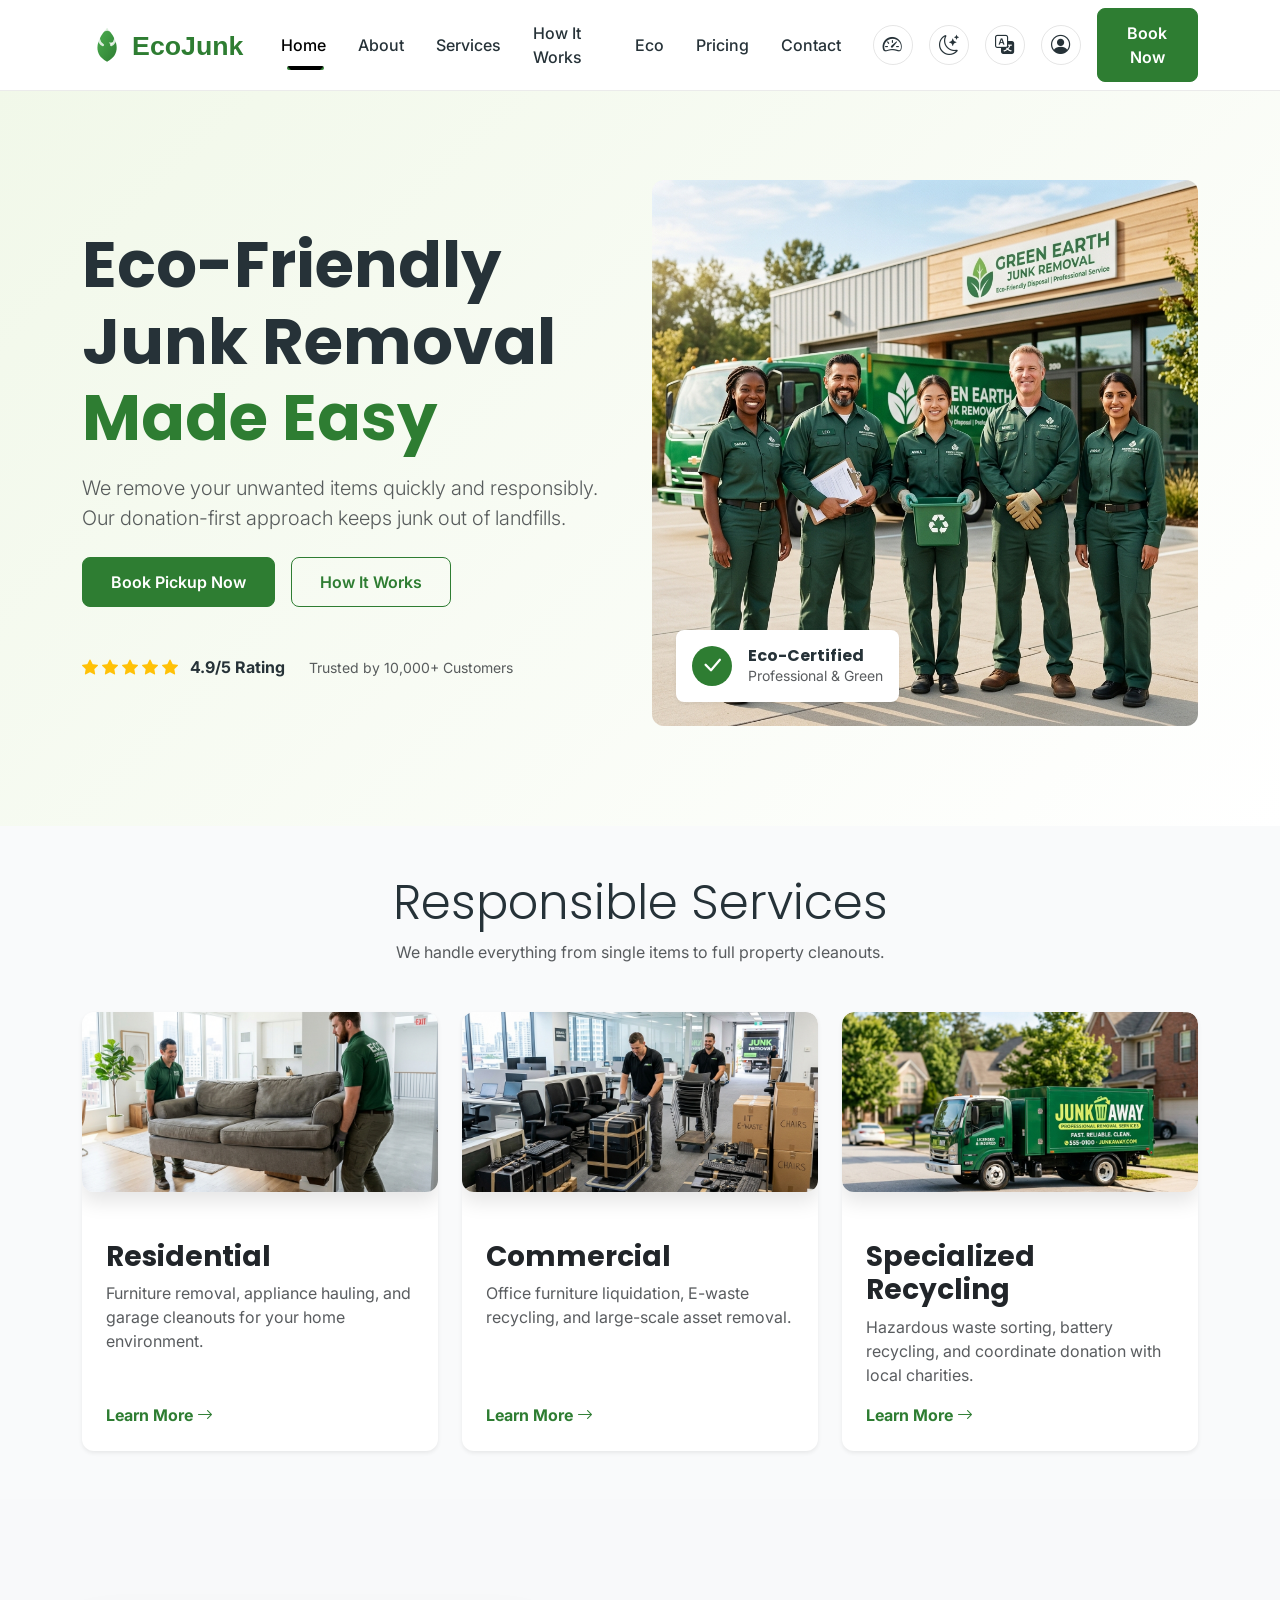
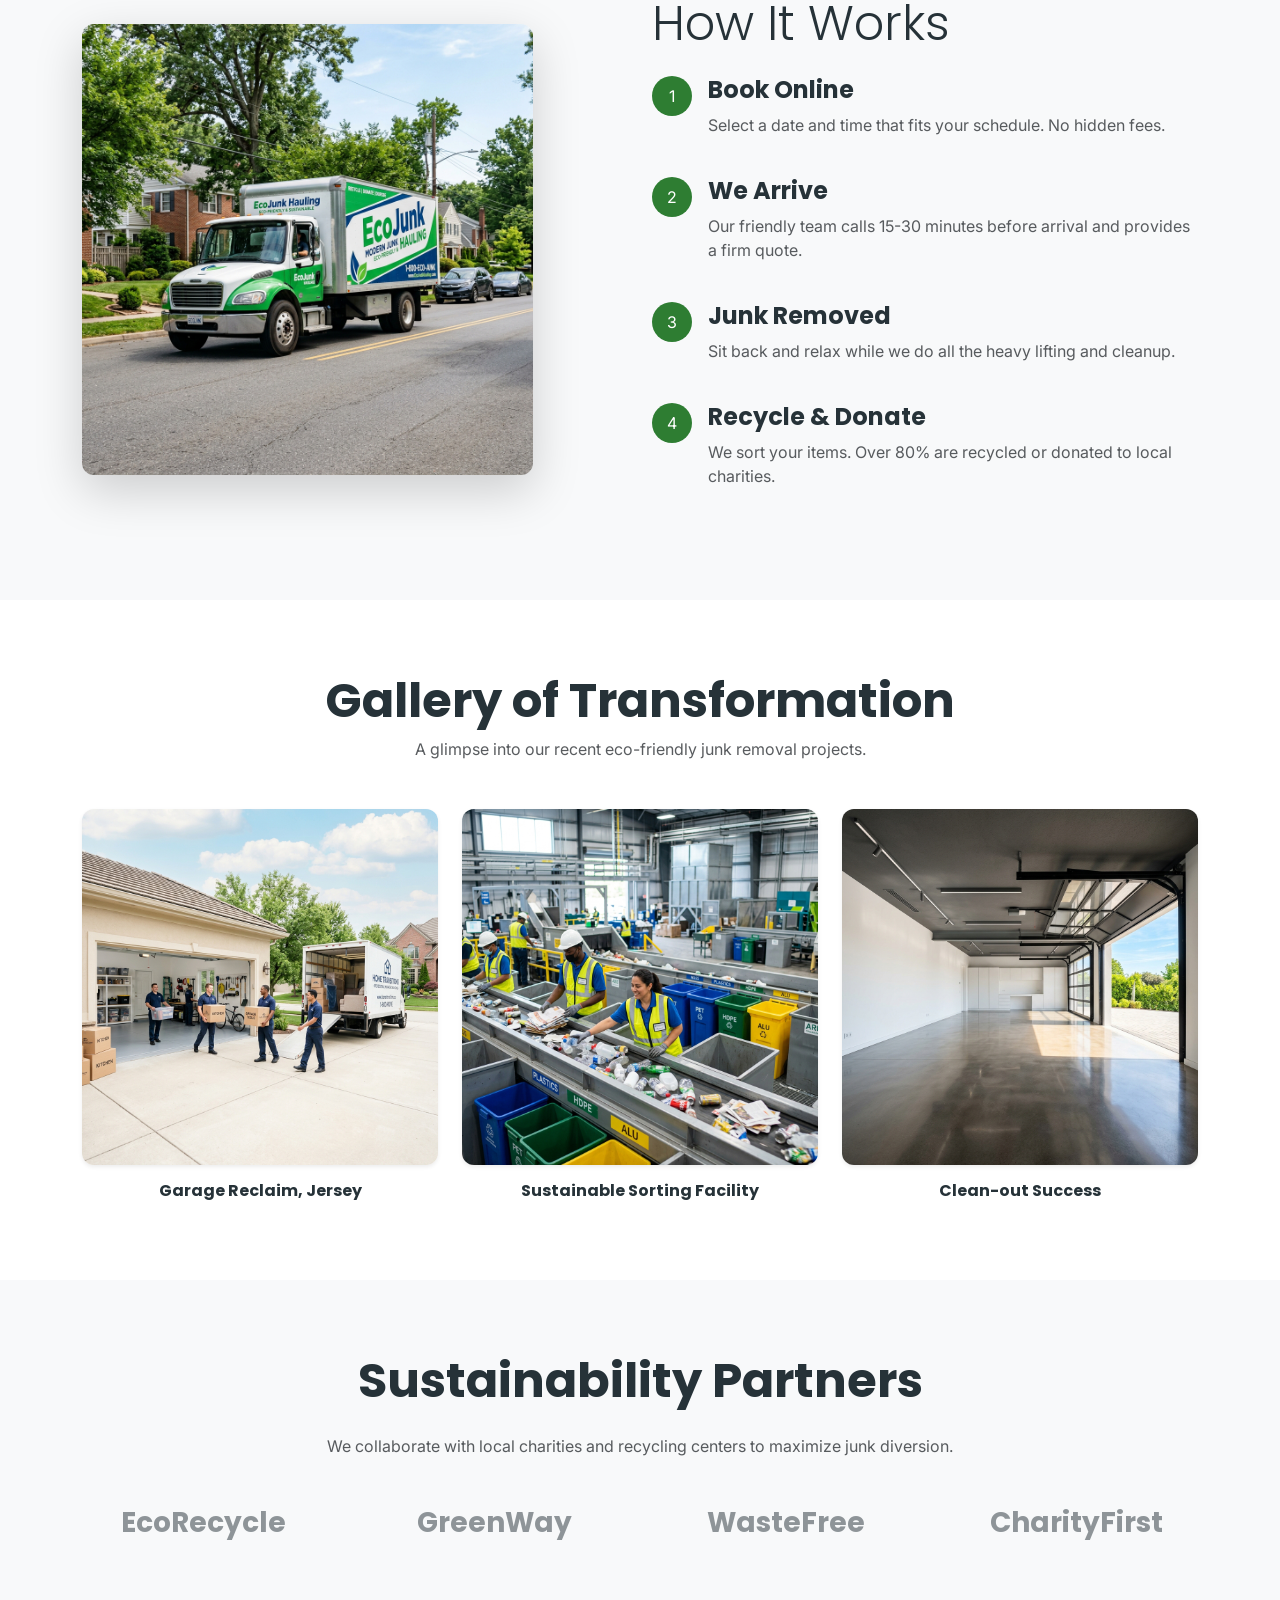
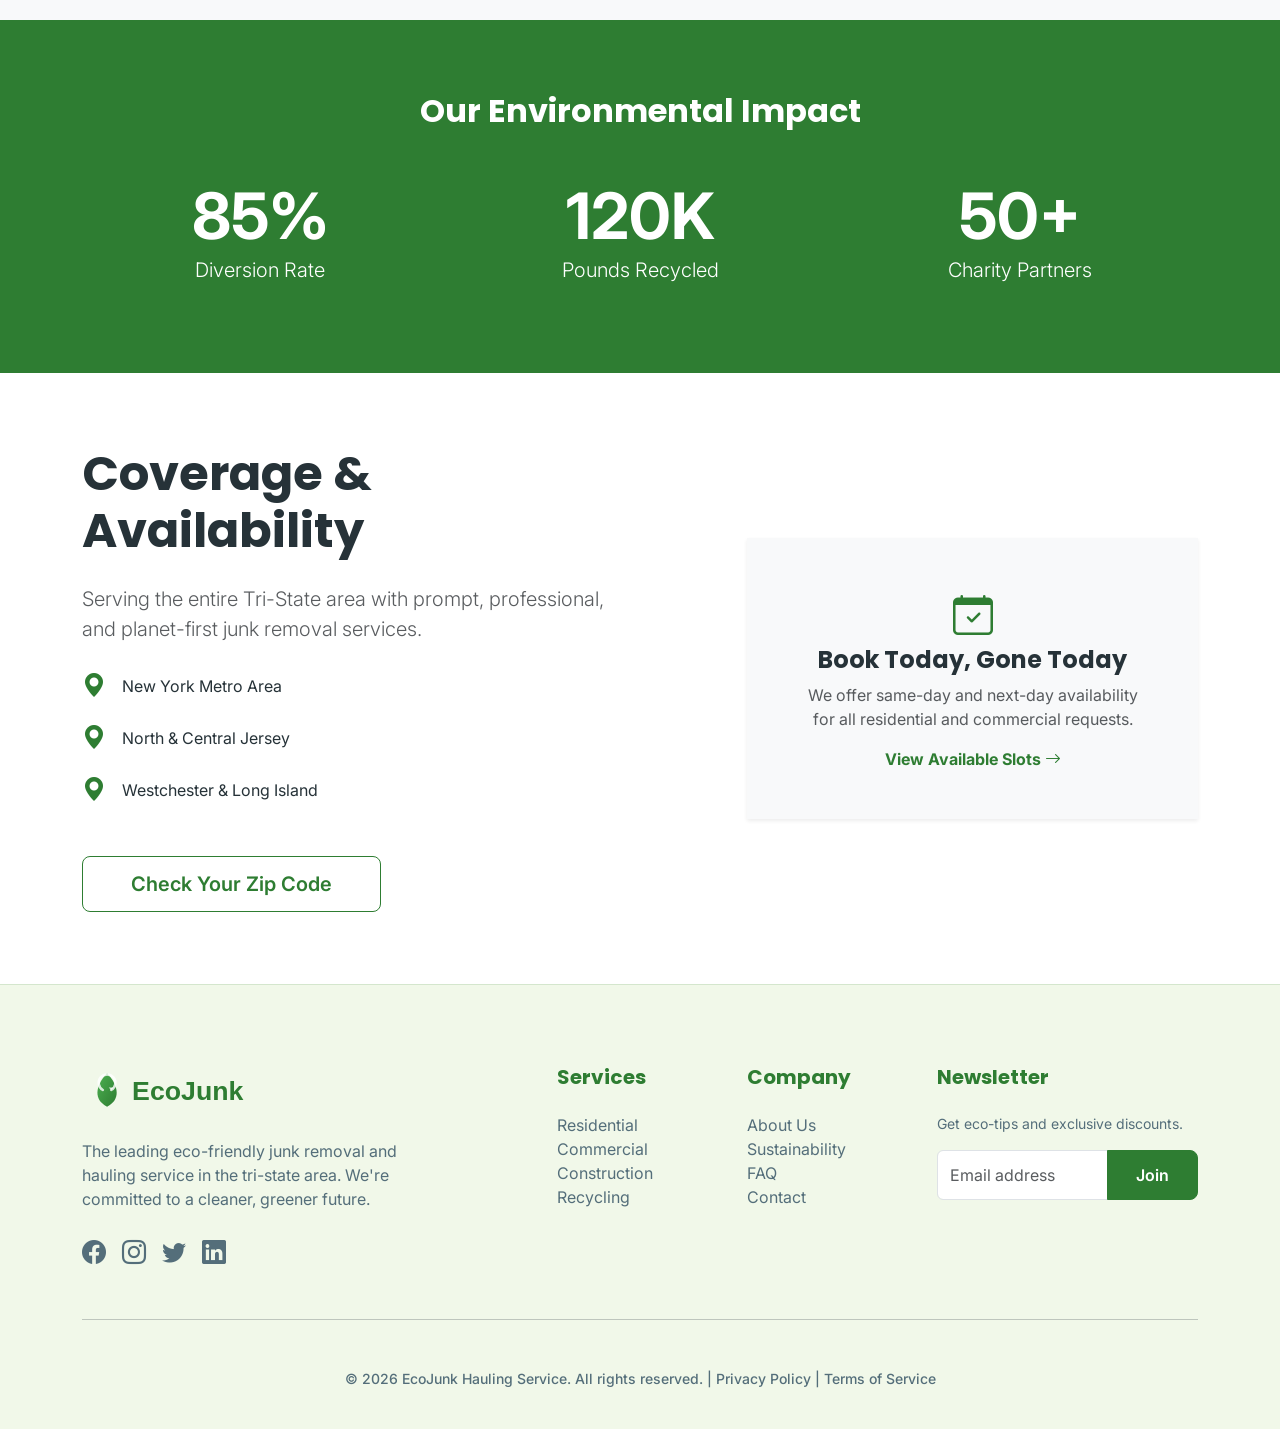
==== commit cbab330e: "corrections" ====
--- a/index.html
+++ b/index.html
@@ -26,7 +26,8 @@
             <a class="navbar-brand d-flex align-items-center" href="index.html">
                 <img src="assets/logo.svg" alt="EcoJunk Logo" class="site-logo">
             </a>
-            <button class="navbar-toggler collapsed" type="button" data-bs-toggle="collapse" data-bs-target="#navbarNav" aria-controls="navbarNav" aria-expanded="false" aria-label="Toggle navigation">
+            <button class="navbar-toggler collapsed" type="button" data-bs-toggle="collapse" data-bs-target="#navbarNav"
+                aria-controls="navbarNav" aria-expanded="false" aria-label="Toggle navigation">
                 <span class="navbar-toggler-icon"></span>
             </button>
             <div class="collapse navbar-collapse" id="navbarNav">
@@ -50,10 +51,14 @@
                     <li class="nav-item"><a class="nav-link" href="eco-commitment.html">Eco</a></li>
                     <li class="nav-item"><a class="nav-link" href="pricing.html">Pricing</a></li>
                     <li class="nav-item"><a class="nav-link" href="contact.html">Contact</a></li>
-                    <li class="nav-item"><a class="nav-icon-link ms-lg-3" href="dashboard.html" id="dashboard-link" title="Customer Dashboard"><i class="bi bi-speedometer2"></i></a></li>
-                    <li class="nav-item"><a class="nav-icon-link ms-lg-3" href="#" id="theme-toggle" title="Toggle Theme"><i class="bi bi-moon-stars"></i></a></li>
-                    <li class="nav-item"><a class="nav-icon-link ms-lg-3" href="#" id="rtl-toggle" title="Toggle RTL Support"><i class="bi bi-translate"></i></a></li>
-                    <li class="nav-item"><a class="nav-icon-link ms-lg-3" href="login.html" title="User Login"><i class="bi bi-person-circle"></i></a></li>
+                    <li class="nav-item"><a class="nav-icon-link ms-lg-3" href="dashboard.html" id="dashboard-link"
+                            title="Customer Dashboard"><i class="bi bi-speedometer2"></i></a></li>
+                    <li class="nav-item"><a class="nav-icon-link ms-lg-3" href="#" id="theme-toggle"
+                            title="Toggle Theme"><i class="bi bi-moon-stars"></i></a></li>
+                    <li class="nav-item"><a class="nav-icon-link ms-lg-3" href="#" id="rtl-toggle"
+                            title="Toggle RTL Support"><i class="bi bi-translate"></i></a></li>
+                    <li class="nav-item"><a class="nav-icon-link ms-lg-3" href="login.html" title="User Login"><i
+                                class="bi bi-person-circle"></i></a></li>
                     <li class="nav-item"><a class="btn btn-success ms-lg-3" href="book-pickup.html">Book Now</a></li>
                 </ul>
             </div>
@@ -88,10 +93,13 @@
                 <div class="col-lg-6">
                     <!-- Hero Visual [NEW] -->
                     <div class="position-relative">
-                        <img src="assets/about_hero.png" alt="EcoJunk Team" class="img-fluid rounded-lg shadow-2xl shadowed transition-hover">
-                        <div class="position-absolute bottom-0 start-0 m-4 p-3 bg-white rounded-3 shadow-sm d-none d-md-block">
+                        <img src="assets/about_hero.png" alt="EcoJunk Team"
+                            class="img-fluid rounded-lg shadow-2xl shadowed transition-hover">
+                        <div
+                            class="position-absolute bottom-0 start-0 m-4 p-3 bg-white rounded-3 shadow-sm d-none d-md-block">
                             <div class="d-flex align-items-center gap-3">
-                                <div class="bg-primary-green text-white rounded-circle d-flex align-items-center justify-content-center" style="width: 40px; height: 40px;">
+                                <div class="bg-primary-green text-white rounded-circle d-flex align-items-center justify-content-center"
+                                    style="width: 40px; height: 40px;">
                                     <i class="bi bi-check-lg fs-4"></i>
                                 </div>
                                 <div>
@@ -121,8 +129,11 @@
                         </div>
                         <div class="card-body p-4 d-flex flex-column text-center text-md-start">
                             <h3 class="fw-bold">Residential</h3>
-                            <p class="text-muted">Furniture removal, appliance hauling, and garage cleanouts for your home environment.</p>
-                            <a href="services.html#residential" class="mt-auto text-primary-green fw-bold text-decoration-none d-inline-block service-learn-more">Learn More <i class="bi bi-arrow-right"></i></a>
+                            <p class="text-muted">Furniture removal, appliance hauling, and garage cleanouts for your
+                                home environment.</p>
+                            <a href="services.html#residential"
+                                class="mt-auto text-primary-green fw-bold text-decoration-none d-inline-block service-learn-more">Learn
+                                More <i class="bi bi-arrow-right"></i></a>
                         </div>
                     </div>
                 </div>
@@ -133,8 +144,11 @@
                         </div>
                         <div class="card-body p-4 d-flex flex-column text-center text-md-start">
                             <h3 class="fw-bold">Commercial</h3>
-                            <p class="text-muted">Office furniture liquidation, E-waste recycling, and large-scale asset removal.</p>
-                            <a href="services.html#commercial" class="mt-auto text-primary-green fw-bold text-decoration-none d-inline-block service-learn-more">Learn More <i class="bi bi-arrow-right"></i></a>
+                            <p class="text-muted">Office furniture liquidation, E-waste recycling, and large-scale asset
+                                removal.</p>
+                            <a href="services.html#commercial"
+                                class="mt-auto text-primary-green fw-bold text-decoration-none d-inline-block service-learn-more">Learn
+                                More <i class="bi bi-arrow-right"></i></a>
                         </div>
                     </div>
                 </div>
@@ -145,8 +159,11 @@
                         </div>
                         <div class="card-body p-4 d-flex flex-column text-center text-md-start">
                             <h3 class="fw-bold">Specialized Recycling</h3>
-                            <p class="text-muted">Hazardous waste sorting, battery recycling, and coordinate donation with local charities.</p>
-                            <a href="services.html#recycling" class="mt-auto text-primary-green fw-bold text-decoration-none d-inline-block service-learn-more">Learn More <i class="bi bi-arrow-right"></i></a>
+                            <p class="text-muted">Hazardous waste sorting, battery recycling, and coordinate donation
+                                with local charities.</p>
+                            <a href="services.html#recycling"
+                                class="mt-auto text-primary-green fw-bold text-decoration-none d-inline-block service-learn-more">Learn
+                                More <i class="bi bi-arrow-right"></i></a>
                         </div>
                     </div>
                 </div>
@@ -219,15 +236,18 @@
             </div>
             <div class="row g-4 justify-content-center text-center">
                 <div class="col-md-4">
-                    <img src="assets/how_it_works_hero.png" alt="Recent Project 1" class="img-fluid rounded-lg shadow-sm shadowed mb-2">
+                    <img src="assets/how_it_works_hero.png" alt="Recent Project 1"
+                        class="img-fluid rounded-lg shadow-sm shadowed mb-2">
                     <h6 class="fw-bold mt-2">Garage Reclaim, Jersey</h6>
                 </div>
                 <div class="col-md-4">
-                    <img src="assets/eco_sorting.png" alt="Recent Project 2" class="img-fluid rounded-lg shadow-sm shadowed mb-2">
+                    <img src="assets/eco_sorting.png" alt="Recent Project 2"
+                        class="img-fluid rounded-lg shadow-sm shadowed mb-2">
                     <h6 class="fw-bold mt-2">Sustainable Sorting Facility</h6>
                 </div>
                 <div class="col-md-4">
-                    <img src="assets/reclaim_bg.png" alt="Recent Project 3" class="img-fluid rounded-lg shadow-sm shadowed mb-2">
+                    <img src="assets/reclaim_bg.png" alt="Recent Project 3"
+                        class="img-fluid rounded-lg shadow-sm shadowed mb-2">
                     <h6 class="fw-bold mt-2">Clean-out Success</h6>
                 </div>
             </div>
@@ -238,12 +258,21 @@
     <section class="py-5 bg-light">
         <div class="container py-4 text-center">
             <h2 class="display-5 fw-bold mb-4">Sustainability Partners</h2>
-            <p class="text-muted mb-5">We collaborate with local charities and recycling centers to maximize junk diversion.</p>
+            <p class="text-muted mb-5">We collaborate with local charities and recycling centers to maximize junk
+                diversion.</p>
             <div class="row row-cols-2 row-cols-md-4 g-3 g-md-5 align-items-center opacity-50 justify-content-center">
-                <div class="col"><h3 class="fw-bold">EcoRecycle</h3></div>
-                <div class="col"><h3 class="fw-bold">GreenWay</h3></div>
-                <div class="col"><h3 class="fw-bold">WasteFree</h3></div>
-                <div class="col"><h3 class="fw-bold">CharityFirst</h3></div>
+                <div class="col">
+                    <h3 class="fw-bold">EcoRecycle</h3>
+                </div>
+                <div class="col">
+                    <h3 class="fw-bold">GreenWay</h3>
+                </div>
+                <div class="col">
+                    <h3 class="fw-bold">WasteFree</h3>
+                </div>
+                <div class="col">
+                    <h3 class="fw-bold">CharityFirst</h3>
+                </div>
             </div>
         </div>
     </section>
@@ -275,11 +304,16 @@
             <div class="row align-items-center">
                 <div class="col-lg-6 text-center text-lg-start">
                     <h2 class="display-5 fw-bold mb-4">Coverage & Availability</h2>
-                    <p class="lead text-muted mb-4">Serving the entire Tri-State area with prompt, professional, and planet-first junk removal services.</p>
+                    <p class="lead text-muted mb-4">Serving the entire Tri-State area with prompt, professional, and
+                        planet-first junk removal services.</p>
                     <ul class="list-unstyled d-inline-block text-start">
-                        <li class="mb-3 d-flex align-items-center justify-content-center justify-content-lg-start"><i class="bi bi-geo-alt-fill text-primary-green me-3 fs-4"></i> New York Metro Area</li>
-                        <li class="mb-3 d-flex align-items-center justify-content-center justify-content-lg-start"><i class="bi bi-geo-alt-fill text-primary-green me-3 fs-4"></i> North & Central Jersey</li>
-                        <li class="mb-3 d-flex align-items-center justify-content-center justify-content-lg-start"><i class="bi bi-geo-alt-fill text-primary-green me-3 fs-4"></i> Westchester & Long Island</li>
+                        <li class="mb-3 d-flex align-items-center justify-content-center justify-content-lg-start"><i
+                                class="bi bi-geo-alt-fill text-primary-green me-3 fs-4"></i> New York Metro Area</li>
+                        <li class="mb-3 d-flex align-items-center justify-content-center justify-content-lg-start"><i
+                                class="bi bi-geo-alt-fill text-primary-green me-3 fs-4"></i> North & Central Jersey</li>
+                        <li class="mb-3 d-flex align-items-center justify-content-center justify-content-lg-start"><i
+                                class="bi bi-geo-alt-fill text-primary-green me-3 fs-4"></i> Westchester & Long Island
+                        </li>
                     </ul>
                     <div class="mt-3">
                         <a href="contact.html" class="btn btn-outline-success btn-lg px-5">Check Your Zip Code</a>
@@ -289,8 +323,10 @@
                     <div class="p-5 bg-light rounded-2xl shadow-sm text-center">
                         <i class="bi bi-calendar-check text-primary-green fs-1 mb-4"></i>
                         <h4 class="fw-bold">Book Today, Gone Today</h4>
-                        <p class="text-muted">We offer same-day and next-day availability for all residential and commercial requests.</p>
-                        <a href="book-pickup.html" class="fw-bold text-primary-green text-decoration-none">View Available Slots <i class="bi bi-arrow-right"></i></a>
+                        <p class="text-muted">We offer same-day and next-day availability for all residential and
+                            commercial requests.</p>
+                        <a href="book-pickup.html" class="fw-bold text-primary-green text-decoration-none">View
+                            Available Slots <i class="bi bi-arrow-right"></i></a>
                     </div>
                 </div>
             </div>
@@ -347,11 +383,12 @@
                     href="#">Terms of Service</a>
             </div>
         </div>
-    </footer><button id="scroll-to-top" class="btn btn-success rounded-circle shadow-lg"><i class="bi bi-arrow-up"></i></button>
+    </footer><button id="scroll-to-top" class="btn btn-success rounded-circle shadow-lg"><i
+            class="bi bi-arrow-up"></i></button>
 
     <!-- Scripts -->
     <script src="https://cdn.jsdelivr.net/npm/bootstrap@5.3.0/dist/js/bootstrap.bundle.min.js"></script>
     <script src="js/main.js"></script>
 </body>
 
-</html>
+</html>
--- a/css/style.css
+++ b/css/style.css
@@ -14,11 +14,11 @@
     --bg-light: #F9FAFB;
     --bg-dark: #121212;
     --card-dark: #1E1E1E;
-    
+
     /* Typography */
     --font-heading: 'Poppins', sans-serif;
     --font-body: 'Inter', sans-serif;
-    
+
     /* Spacing & Transitions */
     --transition: all 0.3s ease;
     --border-radius: 12px;
@@ -29,28 +29,54 @@
     background-color: var(--bg-light);
     color: var(--secondary-grey);
     overflow-x: hidden;
-    padding-top: 80px; /* Adjust based on navbar height */
-}
-
-h1, h2, h3, h4, h5, h6 {
+    padding-top: 80px;
+    /* Adjust based on navbar height */
+}
+
+h1,
+h2,
+h3,
+h4,
+h5,
+h6 {
     font-family: var(--font-heading);
     font-weight: 700;
 }
 
 /* Responsive Typography */
 @media (max-width: 768px) {
-    .display-1 { font-size: 3rem; }
-    .display-2 { font-size: 2.5rem; }
-    .display-3 { font-size: 2rem; }
-    .hero-section { padding: 40px 0; }
-    .hero-contact, .hero-about, .hero-services, .hero-how-it-works, .hero-pricing, .hero-eco, .hero-booking {
+    .display-1 {
+        font-size: 3rem;
+    }
+
+    .display-2 {
+        font-size: 2.5rem;
+    }
+
+    .display-3 {
+        font-size: 2rem;
+    }
+
+    .hero-section {
+        padding: 40px 0;
+    }
+
+    .hero-contact,
+    .hero-about,
+    .hero-services,
+    .hero-how-it-works,
+    .hero-pricing,
+    .hero-eco,
+    .hero-booking {
         padding: 60px 0 !important;
         margin-bottom: 3rem !important;
     }
 }
 
 @media (max-width: 576px) {
-    .display-3 { font-size: 1.75rem; }
+    .display-3 {
+        font-size: 1.75rem;
+    }
 }
 
 /* Custom Bootstrap Overrides */
@@ -86,12 +112,13 @@
 .navbar {
     background: rgba(255, 255, 255, 0.98);
     backdrop-filter: blur(10px);
-    border-bottom: 1px solid rgba(0,0,0,0.08);
-    transition: var(--transition);
-    z-index: 1080 !important; /* Higher z-index to stay above content */
-}
-
-.navbar-brand .site-logo {
+    border-bottom: 1px solid rgba(0, 0, 0, 0.08);
+    transition: var(--transition);
+    z-index: 1080 !important;
+    /* Higher z-index to stay above content */
+}
+
+.site-logo {
     height: 50px;
     width: auto;
     transition: var(--transition);
@@ -115,7 +142,8 @@
     position: relative;
 }
 
-.nav-link:hover, .nav-link.active {
+.nav-link:hover,
+.nav-link.active {
     color: var(--primary-green);
 }
 
@@ -130,7 +158,8 @@
     border-radius: 2px;
 }
 
-.dropdown-item.active, .dropdown-item:active {
+.dropdown-item.active,
+.dropdown-item:active {
     background-color: var(--primary-green) !important;
     color: white !important;
 }
@@ -222,7 +251,7 @@
 }
 
 .hero-booking {
-    background: linear-gradient(rgba(0,0,0,0.6), rgba(0,0,0,0.6)), url('../assets/book_pickup_hero.png');
+    background: linear-gradient(rgba(0, 0, 0, 0.6), rgba(0, 0, 0, 0.6)), url('../assets/book_pickup_hero.png');
     background-size: cover;
     background-position: center;
     color: white;
@@ -230,7 +259,7 @@
 }
 
 .hero-contact {
-    background: linear-gradient(rgba(0,0,0,0.5), rgba(0,0,0,0.5)), url('../assets/contact_hero.png');
+    background: linear-gradient(rgba(0, 0, 0, 0.5), rgba(0, 0, 0, 0.5)), url('../assets/contact_hero.png');
     background-size: cover;
     background-position: center;
     color: white;
@@ -238,7 +267,7 @@
 }
 
 .hero-pricing {
-    background: linear-gradient(rgba(0,0,0,0.6), rgba(0,0,0,0.6)), url('../assets/pricing_hero.png');
+    background: linear-gradient(rgba(0, 0, 0, 0.6), rgba(0, 0, 0, 0.6)), url('../assets/pricing_hero.png');
     background-size: cover;
     background-position: center;
     color: white;
@@ -246,7 +275,7 @@
 }
 
 .hero-eco {
-    background: linear-gradient(rgba(0,0,0,0.5), rgba(0,0,0,0.5)), url('../assets/eco_hero.png');
+    background: linear-gradient(rgba(0, 0, 0, 0.5), rgba(0, 0, 0, 0.5)), url('../assets/eco_hero.png');
     background-size: cover;
     background-position: center;
     color: white;
@@ -260,7 +289,7 @@
     margin-bottom: 1.5rem;
     border-radius: var(--border-radius);
     overflow: hidden;
-    box-shadow: 0 10px 20px rgba(0,0,0,0.1);
+    box-shadow: 0 10px 20px rgba(0, 0, 0, 0.1);
     transition: transform 0.3s ease;
 }
 
@@ -275,7 +304,7 @@
 }
 
 .hero-how-it-works {
-    background: linear-gradient(rgba(0,0,0,0.6), rgba(0,0,0,0.6)), url('../assets/how_it_works_hero.png');
+    background: linear-gradient(rgba(0, 0, 0, 0.6), rgba(0, 0, 0, 0.6)), url('../assets/how_it_works_hero.png');
     background-size: cover;
     background-position: center;
     color: white;
@@ -283,7 +312,7 @@
 }
 
 .hero-services {
-    background: linear-gradient(rgba(0,0,0,0.6), rgba(0,0,0,0.6)), url('../assets/services_hero.png');
+    background: linear-gradient(rgba(0, 0, 0, 0.6), rgba(0, 0, 0, 0.6)), url('../assets/services_hero.png');
     background-size: cover;
     background-position: center;
     color: white;
@@ -291,7 +320,7 @@
 }
 
 .hero-about {
-    background: linear-gradient(rgba(0,0,0,0.5), rgba(0,0,0,0.5)), url('../assets/about_hero.png');
+    background: linear-gradient(rgba(0, 0, 0, 0.5), rgba(0, 0, 0, 0.5)), url('../assets/about_hero.png');
     background-size: cover;
     background-position: center;
     color: white;
@@ -299,7 +328,7 @@
 }
 
 .reclaim-section {
-    background: linear-gradient(rgba(0,0,0,0.7), rgba(0,0,0,0.7)), url('../assets/reclaim_bg.png');
+    background: linear-gradient(rgba(0, 0, 0, 0.7), rgba(0, 0, 0, 0.7)), url('../assets/reclaim_bg.png');
     background-size: cover;
     background-position: center;
     color: white;
@@ -353,7 +382,8 @@
 
 .transparency-section-bg h2,
 .transparency-section-bg h5 {
-    color: var(--accent-light) !important; /* Using accent-light for better contrast while keeping the green brand feel */
+    color: var(--accent-light) !important;
+    /* Using accent-light for better contrast while keeping the green brand feel */
 }
 
 /* Social Icons */
@@ -381,18 +411,39 @@
 .card {
     border: none;
     border-radius: var(--border-radius);
-    box-shadow: 0 10px 30px rgba(0,0,0,0.05);
+    box-shadow: 0 10px 30px rgba(0, 0, 0, 0.05);
     transition: var(--transition);
 }
 
 @media (max-width: 576px) {
-    .p-5 { padding: 1.5rem !important; }
-    .p-4 { padding: 1rem !important; }
-    .m-5 { margin: 1.5rem !important; }
-    .card-body.p-5 { padding: 1.5rem !important; }
-    .g-5 { --bs-gutter-x: 1.5rem !important; --bs-gutter-y: 1.5rem !important; }
-    .gx-5 { --bs-gutter-x: 1.5rem !important; }
-    .gy-5 { --bs-gutter-y: 1.5rem !important; }
+    .p-5 {
+        padding: 1.5rem !important;
+    }
+
+    .p-4 {
+        padding: 1rem !important;
+    }
+
+    .m-5 {
+        margin: 1.5rem !important;
+    }
+
+    .card-body.p-5 {
+        padding: 1.5rem !important;
+    }
+
+    .g-5 {
+        --bs-gutter-x: 1.5rem !important;
+        --bs-gutter-y: 1.5rem !important;
+    }
+
+    .gx-5 {
+        --bs-gutter-x: 1.5rem !important;
+    }
+
+    .gy-5 {
+        --bs-gutter-y: 1.5rem !important;
+    }
 }
 
 .card:hover {
@@ -404,7 +455,7 @@
     background: var(--white);
     padding: 30px;
     border-radius: var(--border-radius);
-    box-shadow: 0 20px 50px rgba(0,0,0,0.1);
+    box-shadow: 0 20px 50px rgba(0, 0, 0, 0.1);
 }
 
 /* Footer */
@@ -419,7 +470,8 @@
     height: 50px;
     width: auto;
     margin-bottom: 1.5rem;
-    filter: none; /* Matching brand colors with navbar */
+    filter: none;
+    /* Matching brand colors with navbar */
     opacity: 1;
     transition: var(--transition);
 }
@@ -459,8 +511,8 @@
     color: var(--white);
 }
 
-body.dark-mode .card, 
-body.dark-mode .navbar, 
+body.dark-mode .card,
+body.dark-mode .navbar,
 body.dark-mode .quote-widget {
     background-color: var(--card-dark);
     color: var(--white);
@@ -485,8 +537,9 @@
     color: var(--accent-light);
 }
 
-body.dark-mode footer .site-logo {
-    filter: brightness(0) invert(1);
+/* Logo remains in original colors in both light and dark modes */
+body.dark-mode .site-logo {
+    filter: none;
 }
 
 body.dark-mode .copyright-text {
@@ -524,6 +577,10 @@
 
 body.dark-mode .navbar-toggler:not(.collapsed) .navbar-toggler-icon {
     background-color: transparent;
+}
+
+body.dark-mode .hero-section {
+    background: linear-gradient(135deg, #1a1a1a 0%, #121212 100%);
 }
 
 body.dark-mode .impact-counter {
@@ -547,12 +604,19 @@
 }
 
 body.dark-mode .form-control::placeholder {
-    color: rgba(255,255,255,0.5);
+    color: rgba(255, 255, 255, 0.5);
 }
 
 body.dark-mode .bg-light,
-body.dark-mode .bg-light-green {
+body.dark-mode .bg-light-green,
+body.dark-mode .bg-white {
+    background-color: var(--bg-dark) !important;
+}
+
+body.dark-mode .bg-white.p-5,
+body.dark-mode .bg-light.p-5 {
     background-color: var(--card-dark) !important;
+    border-color: rgba(255, 255, 255, 0.05) !important;
 }
 
 body.dark-mode .text-muted {
@@ -562,9 +626,17 @@
 /* Dark mode footer overrides - removed as footer is now dark by default */
 
 /* Custom Utilities */
-.text-primary-green { color: var(--primary-green); }
-.bg-primary-green { background-color: var(--primary-green); }
-.rounded-lg { border-radius: var(--border-radius); }
+.text-primary-green {
+    color: var(--primary-green);
+}
+
+.bg-primary-green {
+    background-color: var(--primary-green);
+}
+
+.rounded-lg {
+    border-radius: var(--border-radius);
+}
 
 /* Live Tracking Simulation Styles */
 .tracking-map {
@@ -591,19 +663,31 @@
 
 /* Responsive adjustments */
 @media (max-width: 1199px) {
-    .navbar-collapse, .collapsing {
+
+    .navbar-collapse,
+    .collapsing {
         position: absolute;
         top: 100%;
         left: 0;
         right: 0;
         width: 100%;
         background: white;
-        padding: 20px;
+        padding: 20px 20px 50px 20px; /* Space at bottom for icons */
         border-radius: 0 0 12px 12px;
-        box-shadow: 0 10px 30px rgba(0,0,0,0.1);
+        box-shadow: 0 10px 30px rgba(0, 0, 0, 0.1);
         z-index: 1050;
-    }
-    
+        max-height: calc(100vh - 100%);
+        overflow-y: auto;
+    }
+
+    .navbar-nav .nav-item {
+        margin-bottom: 16px; /* Vertical space between all items in the mobile menu */
+    }
+
+    .navbar-nav .nav-item:last-child {
+        margin-bottom: 0;
+    }
+
     body.dark-mode .navbar-collapse,
     body.dark-mode .collapsing {
         background-color: var(--card-dark);
@@ -674,19 +758,21 @@
 
 /* Book Pickup Custom Styling */
 @media (max-width: 1199px) {
-    .booking-form-main, .booking-form-sidebar {
+
+    .booking-form-main,
+    .booking-form-sidebar {
         flex: 0 0 100% !important;
         max-width: 100% !important;
         width: 100% !important;
         border-left: none !important;
         border-right: none !important;
     }
-    
+
     .booking-form-sidebar {
         text-align: center !important;
-        border-top: 1px solid rgba(0,0,0,0.05);
-    }
-    
+        border-top: 1px solid rgba(0, 0, 0, 0.05);
+    }
+
     .booking-form-sidebar .list-unstyled li {
         justify-content: center !important;
     }
@@ -713,7 +799,7 @@
 }
 
 /* Pricing Page Specific Dark Mode Fixes */
-body.dark-mode #quote-form, 
+body.dark-mode #quote-form,
 body.dark-mode .quote-widget {
     background-color: var(--card-dark) !important;
     color: white !important;
@@ -768,27 +854,27 @@
     .services-section-content {
         text-align: center !important;
     }
-    
+
     .services-section-content ul {
         padding-left: 0;
     }
-    
+
     .services-section-content li {
         display: flex;
         justify-content: center;
         align-items: center;
     }
-    
+
     .service-btn-mobile {
         margin-bottom: 2.5rem !important;
     }
-    
+
     .about-section-content {
         text-align: center !important;
     }
 }
 
-body.dark-mode .accepted-card, 
+body.dark-mode .accepted-card,
 body.dark-mode .not-accepted-card,
 body.dark-mode .about-certifications {
     background-color: var(--card-dark) !important;
@@ -810,16 +896,20 @@
     .testimonials-section {
         text-align: center !important;
     }
+
     .testimonials-section .d-flex {
         flex-direction: column !important;
         align-items: center !important;
     }
+
     .testimonials-section .me-3 {
         margin-right: 0 !important;
         margin-bottom: 0.5rem !important;
     }
+
     .impact-counter .display-4 {
-        font-size: 2.2rem !important; /* Fixing overflow on mobile */
+        font-size: 2.2rem !important;
+        /* Fixing overflow on mobile */
     }
 }
 
@@ -848,20 +938,28 @@
 /* Dashboard and Auth Refinements */
 @media (max-width: 991px) {
     .top-bar {
+        position: sticky !important;
+        top: 0 !important;
+        z-index: 1050 !important;
         padding: 12px 20px !important;
-        margin: -30px -30px 20px -30px !important;
-    }
-    
+        /* margin: -30px -30px 20px -30px !important; // Removed to fix horizontal scrolling */
+        box-shadow: 0 4px 15px rgba(0, 0, 0, 0.1) !important;
+    }
+
+    .sidebar {
+        z-index: 1040 !important;
+    }
+
     .sidebar.show {
         box-shadow: 10px 0 30px rgba(0, 0, 0, 0.3);
     }
 }
 
-.auth-toggles { 
-    z-index: 1000; 
-}
-
-body.dark-mode, 
+.auth-toggles {
+    z-index: 1000;
+}
+
+body.dark-mode,
 body.dark-mode .bg-light {
     background-color: #121212 !important;
     color: var(--white) !important;
@@ -894,7 +992,7 @@
     color: rgba(255, 255, 255, 0.5) !important;
 }
 
-body.dark-mode .divider::before, 
+body.dark-mode .divider::before,
 body.dark-mode .divider::after {
     border-bottom-color: rgba(255, 255, 255, 0.1) !important;
 }
@@ -907,3 +1005,148 @@
     background-color: var(--card-dark) !important;
     color: var(--white) !important;
 }
+
+/* Dashboard Dark Mode Enhancements */
+body.dark-mode .dashboard-section .card,
+body.dark-mode .dashboard-section .bg-white,
+body.dark-mode .dashboard-section .bg-light {
+    background-color: var(--card-dark) !important;
+    color: var(--white) !important;
+}
+
+body.dark-mode .table {
+    color: var(--white) !important;
+    border-color: rgba(255, 255, 255, 0.1) !important;
+}
+
+body.dark-mode .table-light,
+body.dark-mode .table thead th {
+    background-color: #1a1a1a !important;
+    color: var(--white) !important;
+    border-bottom-color: rgba(255, 255, 255, 0.1) !important;
+}
+
+body.dark-mode .table tbody td {
+    background-color: var(--card-dark) !important;
+    color: rgba(255, 255, 255, 0.8) !important;
+    border-bottom-color: rgba(255, 255, 255, 0.05) !important;
+}
+
+body.dark-mode .table-hover tbody tr:hover td {
+    background-color: #2a2a2a !important;
+}
+
+body.dark-mode .progress {
+    background-color: rgba(255, 255, 255, 0.1) !important;
+}
+
+body.dark-mode .alert-success {
+    background-color: rgba(46, 125, 50, 0.1) !important;
+    color: #81C784 !important;
+    border: 1px solid rgba(46, 125, 50, 0.2) !important;
+}
+
+body.dark-mode .impact-badge {
+    background-color: rgba(46, 125, 50, 0.2) !important;
+    color: #81C784 !important;
+}
+
+body.dark-mode .tracking-map,
+body.dark-mode .bg-light-green {
+    background-color: #1a1a1a !important;
+}
+
+body.dark-mode .list-group-item {
+    background-color: transparent !important;
+    color: rgba(255, 255, 255, 0.8) !important;
+    border-color: rgba(255, 255, 255, 0.1) !important;
+}
+
+/* Sidebar Overlay for Mobile */
+.sidebar-overlay {
+    position: fixed;
+    top: 0;
+    left: 0;
+    width: 100%;
+    height: 100vh;
+    background: rgba(0, 0, 0, 0.5);
+    backdrop-filter: blur(2px);
+    z-index: 999;
+    opacity: 0;
+    visibility: hidden;
+    transition: var(--transition);
+}
+
+.sidebar-overlay.show {
+    opacity: 1;
+    visibility: visible;
+}
+/* Responsive Tables for Dashboard */
+@media (max-width: 768px) {
+    .table-responsive .table {
+        display: block;
+    }
+    .table-responsive thead {
+        display: none;
+    }
+    .table-responsive tbody, 
+    .table-responsive tr, 
+    .table-responsive td {
+        display: block;
+        width: 100%;
+    }
+    .table-responsive tr {
+        margin-bottom: 1.5rem;
+        background: white;
+        border: 1px solid rgba(0,0,0,0.05);
+        border-radius: 12px;
+        padding: 1rem;
+        box-shadow: 0 4px 12px rgba(0,0,0,0.03);
+    }
+    body.dark-mode .table-responsive tr {
+        background: #252525 !important;
+        border-color: rgba(255,255,255,0.05);
+    }
+    .table-responsive td {
+        text-align: right;
+        padding: 0.75rem 0;
+        position: relative;
+        border: none;
+        border-bottom: 1px solid rgba(0,0,0,0.03);
+    }
+    .table-responsive td:last-child {
+        border-bottom: none;
+    }
+    body.dark-mode .table-responsive td {
+        border-bottom-color: rgba(255,255,255,0.05);
+    }
+    .table-responsive td::before {
+        content: attr(data-label);
+        position: absolute;
+        left: 0;
+        width: 45%;
+        padding-left: 0;
+        font-weight: 600;
+        text-align: left;
+        color: var(--secondary-grey);
+    }
+    body.dark-mode .table-responsive td::before {
+        color: rgba(255,255,255,0.7);
+    }
+
+    /* Sticky Map for Live Tracking Section */
+    .sticky-map-container {
+        position: sticky;
+        top: 70px;
+        z-index: 100;
+        margin-bottom: 20px;
+        background: white;
+        border-radius: 12px;
+        box-shadow: 0 4px 15px rgba(0, 0, 0, 0.05);
+    }
+
+    body.dark-mode .sticky-map-container {
+        background: var(--card-dark);
+        box-shadow: 0 4px 15px rgba(0, 0, 0, 0.2);
+    }
+}
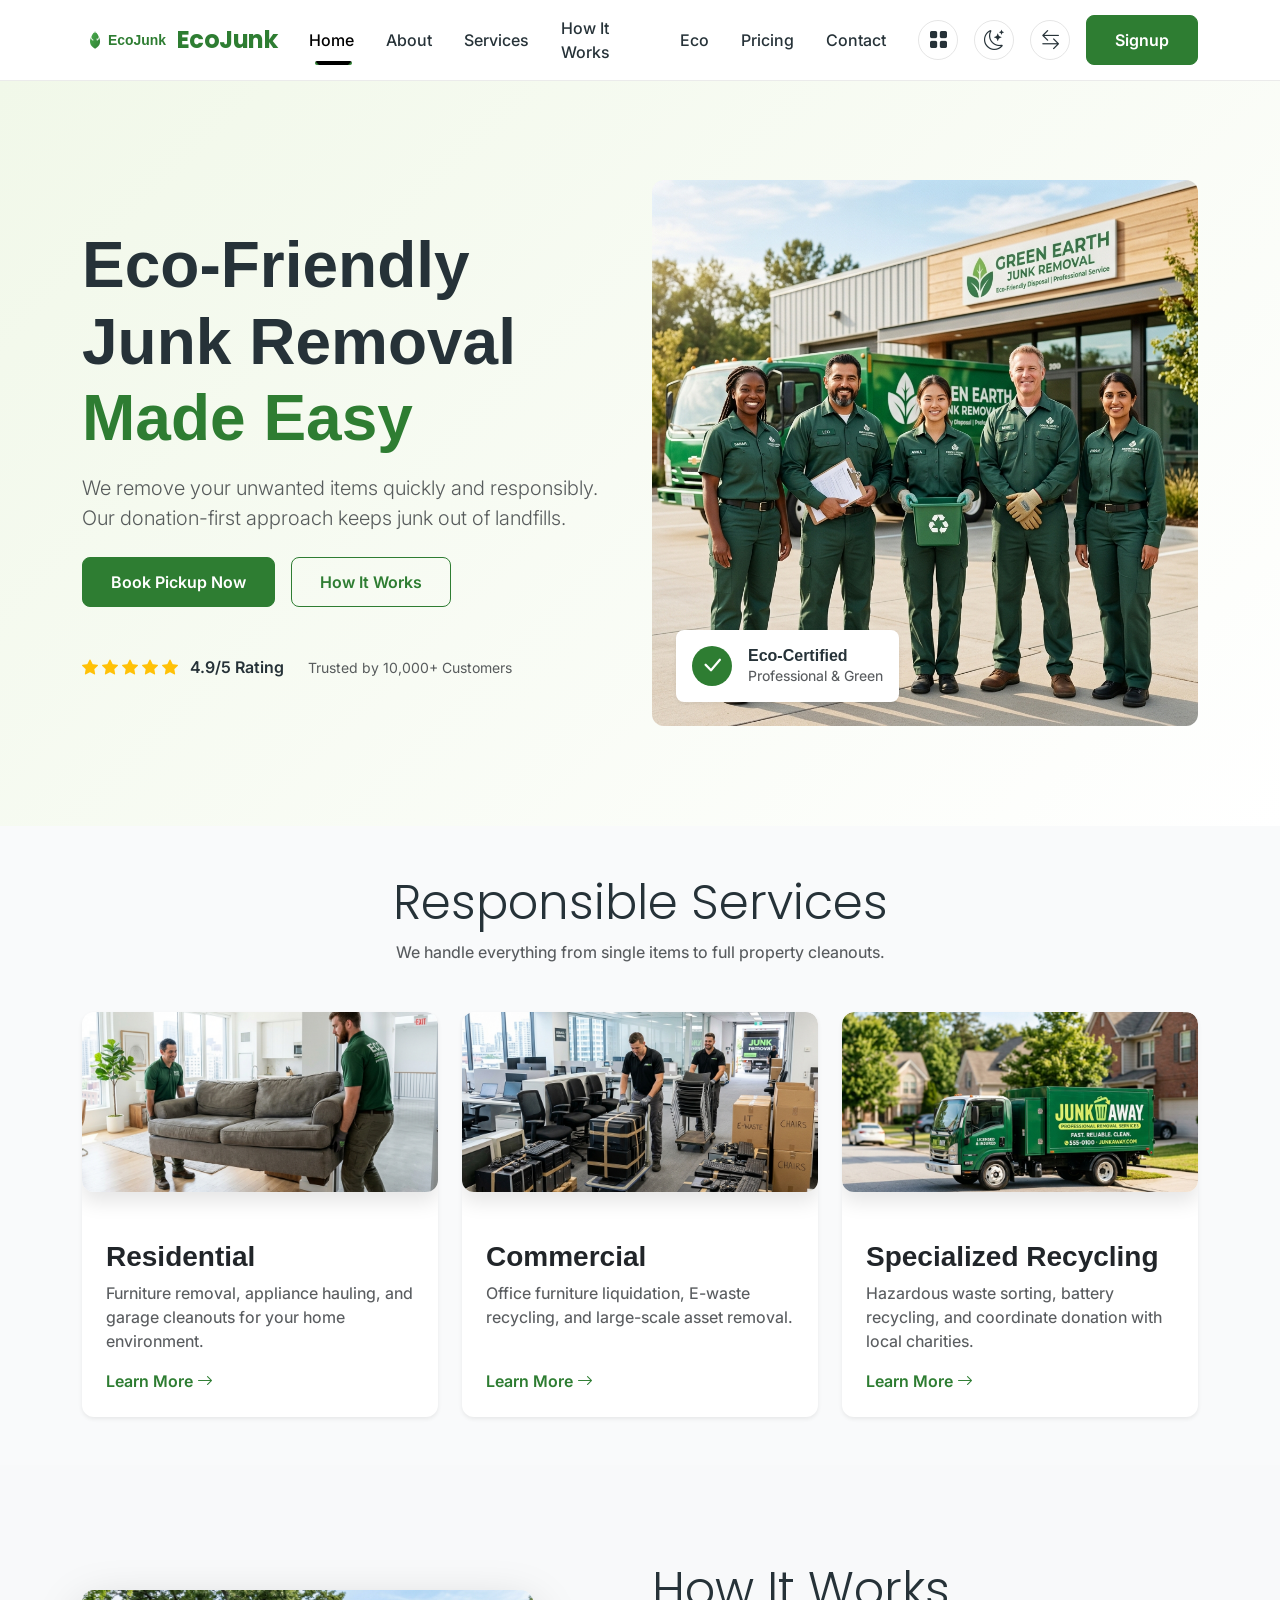
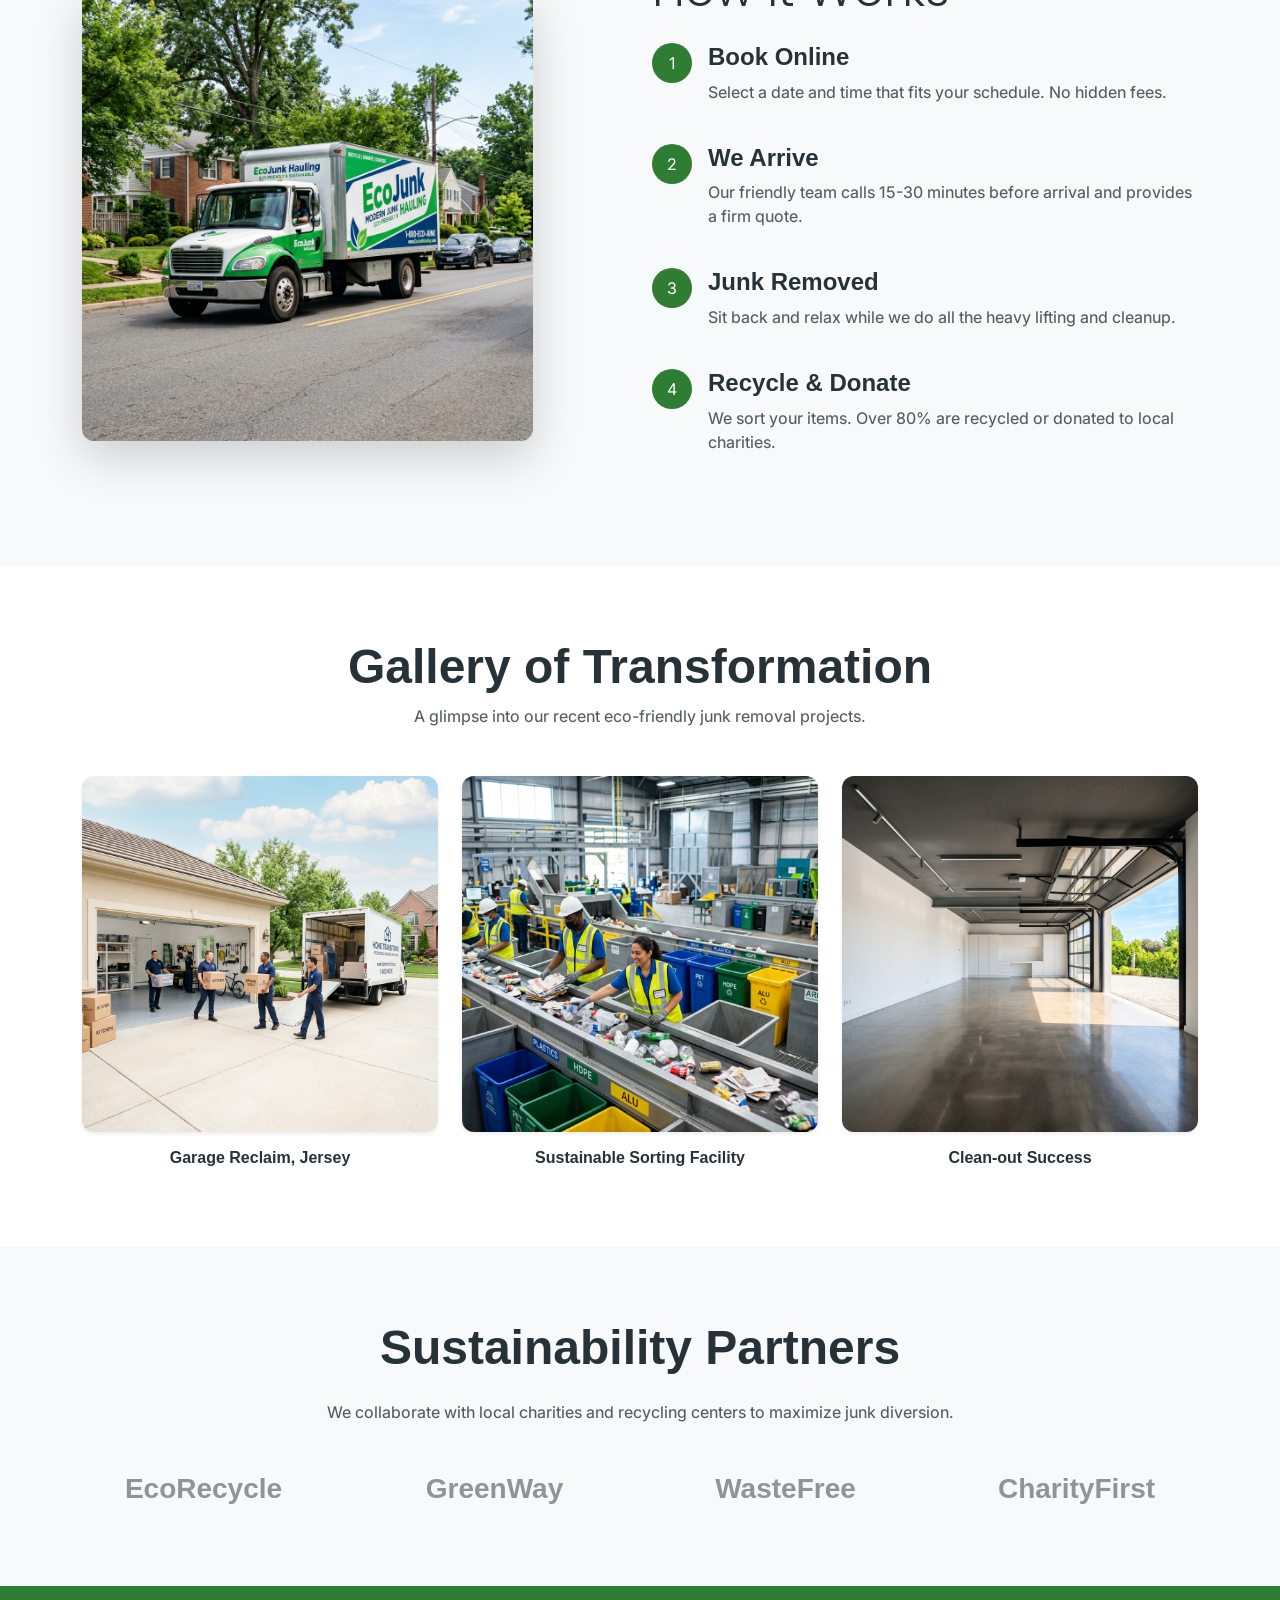
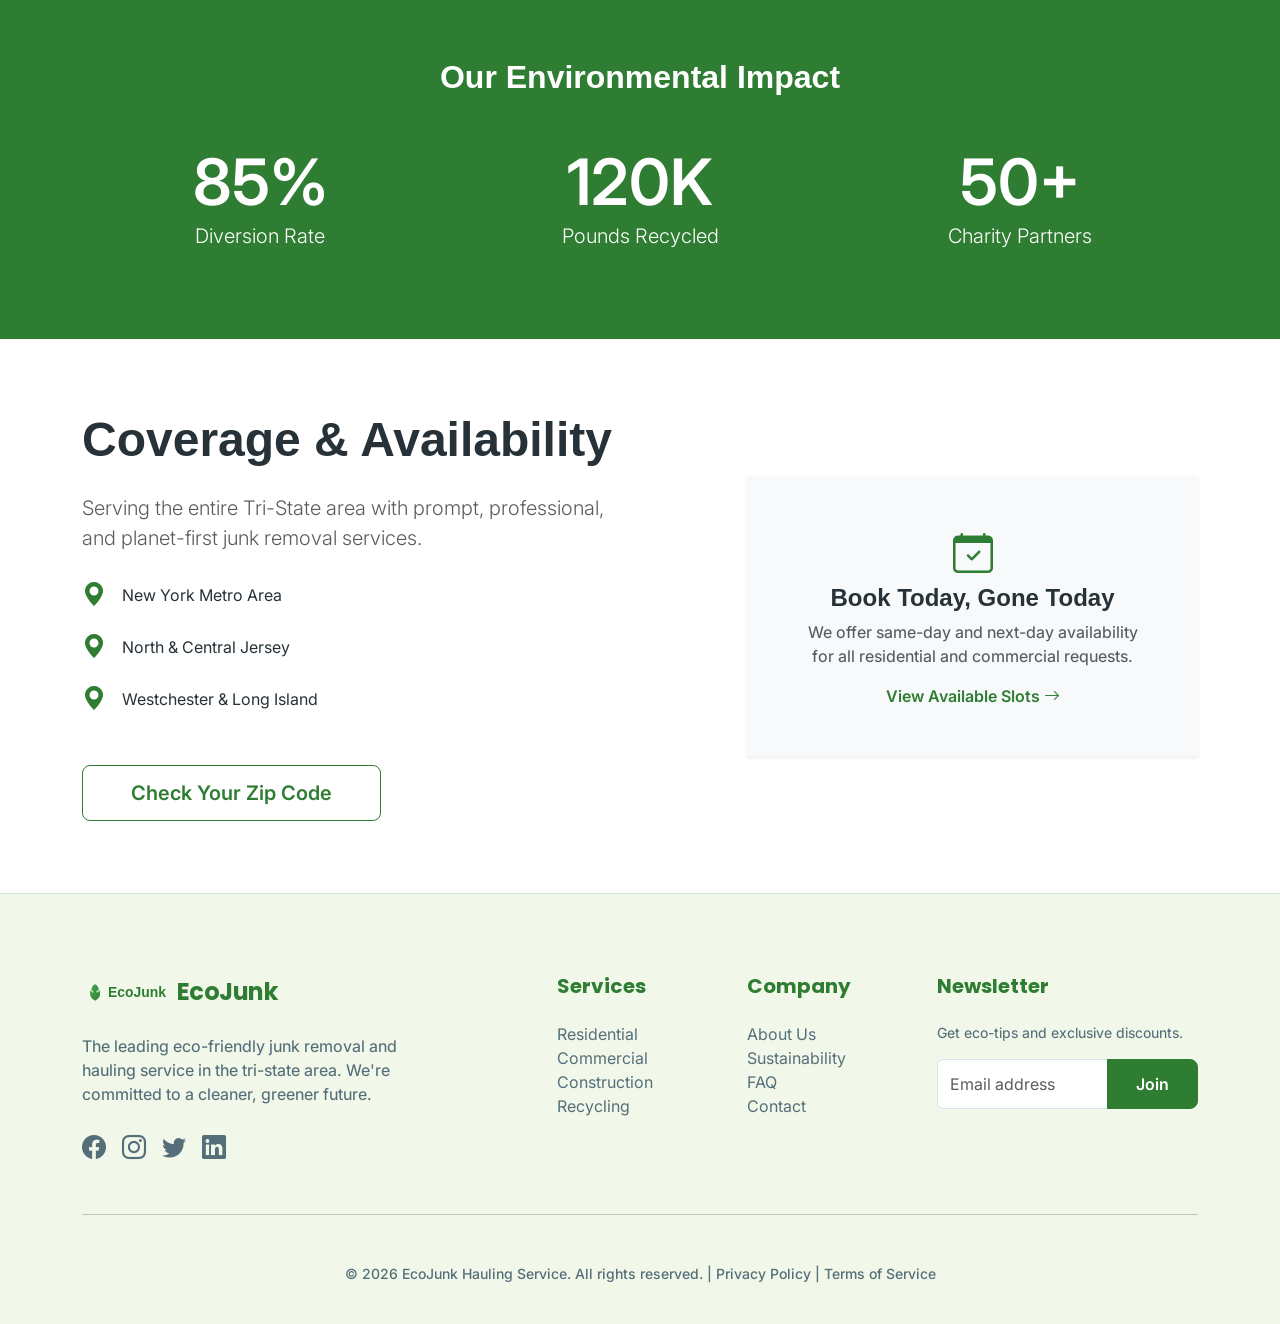
==== commit c8f672de: "after changes" ====
--- a/index.html
+++ b/index.html
@@ -15,7 +15,7 @@
     <!-- Custom CSS -->
     <link rel="stylesheet" href="css/style.css">
 
-    <link rel="icon" type="image/svg+xml" href="assets/logo.svg">
+    <link rel="icon" type="image/svg+xml" href="favicon.svg">
 </head>
 
 <body>
@@ -24,7 +24,8 @@
     <nav class="navbar navbar-expand-xl fixed-top">
         <div class="container">
             <a class="navbar-brand d-flex align-items-center" href="index.html">
-                <img src="assets/logo.svg" alt="EcoJunk Logo" class="site-logo">
+                <img src="assets/logo.svg" alt="EcoJunk" class="site-logo">
+                <span class="ms-2 brand-text">EcoJunk</span>
             </a>
             <button class="navbar-toggler collapsed" type="button" data-bs-toggle="collapse" data-bs-target="#navbarNav"
                 aria-controls="navbarNav" aria-expanded="false" aria-label="Toggle navigation">
@@ -52,14 +53,12 @@
                     <li class="nav-item"><a class="nav-link" href="pricing.html">Pricing</a></li>
                     <li class="nav-item"><a class="nav-link" href="contact.html">Contact</a></li>
                     <li class="nav-item"><a class="nav-icon-link ms-lg-3" href="dashboard.html" id="dashboard-link"
-                            title="Customer Dashboard"><i class="bi bi-speedometer2"></i></a></li>
+                            title="Customer Dashboard"><i class="bi bi-grid-fill"></i></a></li>
                     <li class="nav-item"><a class="nav-icon-link ms-lg-3" href="#" id="theme-toggle"
                             title="Toggle Theme"><i class="bi bi-moon-stars"></i></a></li>
                     <li class="nav-item"><a class="nav-icon-link ms-lg-3" href="#" id="rtl-toggle"
-                            title="Toggle RTL Support"><i class="bi bi-translate"></i></a></li>
-                    <li class="nav-item"><a class="nav-icon-link ms-lg-3" href="login.html" title="User Login"><i
-                                class="bi bi-person-circle"></i></a></li>
-                    <li class="nav-item"><a class="btn btn-success ms-lg-3" href="book-pickup.html">Book Now</a></li>
+                            title="Toggle RTL Support"><i class="bi bi-arrow-left-right"></i></a></li>
+                    <li class="nav-item"><a class="btn btn-success ms-lg-3" href="signup.html">Signup</a></li>
                 </ul>
             </div>
         </div>
@@ -338,8 +337,9 @@
         <div class="container">
             <div class="row g-4">
                 <div class="col-lg-4">
-                    <a href="index.html" class="d-inline-block">
+                    <a href="index.html" class="d-flex align-items-center mb-4 text-decoration-none">
                         <img src="assets/logo.svg" alt="EcoJunk Logo" class="site-logo">
+                        <span class="ms-2 brand-text">EcoJunk</span>
                     </a>
                     <p>The leading eco-friendly junk removal and hauling service in the tri-state area. We're committed
                         to a cleaner, greener future.</p>
--- a/css/style.css
+++ b/css/style.css
@@ -40,7 +40,23 @@
 h5,
 h6 {
     font-family: var(--font-heading);
-    font-weight: 700;
+    font-weight: 600;
+}
+
+p {
+    font-weight: 450;
+}
+
+.brand-text {
+    font-size: 1.5rem;
+    font-family: var(--font-heading);
+    font-weight: 700 !important;
+    color: var(--primary-green) !important;
+    letter-spacing: -0.5px;
+}
+
+.fw-bold {
+    font-weight: 600 !important;
 }
 
 /* Responsive Typography */
@@ -119,7 +135,7 @@
 }
 
 .site-logo {
-    height: 50px;
+    height: 26px;
     width: auto;
     transition: var(--transition);
 }
@@ -467,9 +483,8 @@
 }
 
 footer .site-logo {
-    height: 50px;
+    height: 26px;
     width: auto;
-    margin-bottom: 1.5rem;
     filter: none;
     /* Matching brand colors with navbar */
     opacity: 1;
@@ -601,6 +616,83 @@
     border-color: var(--primary-green);
     color: white;
     box-shadow: 0 0 0 0.25rem rgba(46, 125, 50, 0.25);
+}
+
+/* Social Buttons & Apple Login */
+.social-btn {
+    border: 1px solid #e0e0e0;
+    border-radius: 12px;
+    padding: 10px;
+    font-weight: 500;
+    transition: var(--transition);
+    display: flex;
+    align-items: center;
+    justify-content: center;
+    gap: 10px;
+    color: var(--secondary-grey);
+    text-decoration: none;
+    width: 100%;
+}
+
+.social-btn:hover {
+    background: #f8f9fa;
+    border-color: var(--primary-green);
+    color: var(--primary-green);
+}
+
+.social-btn i {
+    font-size: 1.2rem;
+}
+
+body.dark-mode .social-btn {
+    background: rgba(255, 255, 255, 0.05);
+    border-color: rgba(255, 255, 255, 0.1);
+    color: rgba(255, 255, 255, 0.8);
+}
+
+body.dark-mode .social-btn:hover {
+    background: rgba(255, 255, 255, 0.1);
+    border-color: var(--accent-light);
+    color: var(--white);
+}
+
+body.dark-mode .bi-apple {
+    color: white !important;
+}
+
+@media (max-width: 576px) {
+    .social-btn-container .col-12 {
+        margin-bottom: 10px;
+    }
+}
+
+.divider {
+    display: flex;
+    align-items: center;
+    text-align: center;
+    margin: 20px 0;
+    color: #999;
+    font-size: 0.9rem;
+}
+
+.divider::before,
+.divider::after {
+    content: '';
+    flex: 1;
+    border-bottom: 1px solid #eee;
+}
+
+.divider:not(:empty)::before {
+    margin-right: .5em;
+}
+
+.divider:not(:empty)::after {
+    margin-left: .5em;
+}
+
+body.dark-mode .divider::before,
+body.dark-mode .divider::after {
+    border-bottom-color: rgba(255, 255, 255, 0.1);
 }
 
 body.dark-mode .form-control::placeholder {
@@ -672,7 +764,8 @@
         right: 0;
         width: 100%;
         background: white;
-        padding: 20px 20px 50px 20px; /* Space at bottom for icons */
+        padding: 20px 20px 50px 20px;
+        /* Space at bottom for icons */
         border-radius: 0 0 12px 12px;
         box-shadow: 0 10px 30px rgba(0, 0, 0, 0.1);
         z-index: 1050;
@@ -681,7 +774,8 @@
     }
 
     .navbar-nav .nav-item {
-        margin-bottom: 16px; /* Vertical space between all items in the mobile menu */
+        margin-bottom: 16px;
+        /* Vertical space between all items in the mobile menu */
     }
 
     .navbar-nav .nav-item:last-child {
@@ -1081,45 +1175,54 @@
     opacity: 1;
     visibility: visible;
 }
+
 /* Responsive Tables for Dashboard */
 @media (max-width: 768px) {
     .table-responsive .table {
         display: block;
     }
+
     .table-responsive thead {
         display: none;
     }
-    .table-responsive tbody, 
-    .table-responsive tr, 
+
+    .table-responsive tbody,
+    .table-responsive tr,
     .table-responsive td {
         display: block;
         width: 100%;
     }
+
     .table-responsive tr {
         margin-bottom: 1.5rem;
         background: white;
-        border: 1px solid rgba(0,0,0,0.05);
+        border: 1px solid rgba(0, 0, 0, 0.05);
         border-radius: 12px;
         padding: 1rem;
-        box-shadow: 0 4px 12px rgba(0,0,0,0.03);
-    }
+        box-shadow: 0 4px 12px rgba(0, 0, 0, 0.03);
+    }
+
     body.dark-mode .table-responsive tr {
         background: #252525 !important;
-        border-color: rgba(255,255,255,0.05);
-    }
+        border-color: rgba(255, 255, 255, 0.05);
+    }
+
     .table-responsive td {
         text-align: right;
         padding: 0.75rem 0;
         position: relative;
         border: none;
-        border-bottom: 1px solid rgba(0,0,0,0.03);
-    }
+        border-bottom: 1px solid rgba(0, 0, 0, 0.03);
+    }
+
     .table-responsive td:last-child {
         border-bottom: none;
     }
+
     body.dark-mode .table-responsive td {
-        border-bottom-color: rgba(255,255,255,0.05);
-    }
+        border-bottom-color: rgba(255, 255, 255, 0.05);
+    }
+
     .table-responsive td::before {
         content: attr(data-label);
         position: absolute;
@@ -1130,8 +1233,9 @@
         text-align: left;
         color: var(--secondary-grey);
     }
+
     body.dark-mode .table-responsive td::before {
-        color: rgba(255,255,255,0.7);
+        color: rgba(255, 255, 255, 0.7);
     }
 
     /* Sticky Map for Live Tracking Section */
@@ -1150,3 +1254,74 @@
         box-shadow: 0 4px 15px rgba(0, 0, 0, 0.2);
     }
 }
+
+/* Auth Split Layout */
+.auth-wrapper {
+    display: flex;
+    min-height: 100vh;
+    width: 100%;
+}
+
+.auth-hero {
+    flex: 1;
+    position: relative;
+    background: url('https://images.unsplash.com/photo-1542601906990-b4d3fb778b09?auto=format&fit=crop&w=1200') center/cover no-repeat;
+    display: flex;
+    flex-direction: column;
+}
+
+.auth-hero-overlay {
+    position: absolute;
+    top: 0;
+    left: 0;
+    width: 100%;
+    height: 100%;
+    background: linear-gradient(135deg, rgba(46, 125, 50, 0.9) 0%, rgba(27, 94, 32, 0.8) 100%);
+    z-index: 1;
+}
+
+.auth-hero-content {
+    position: relative;
+    z-index: 2;
+    height: 100%;
+    display: flex;
+    flex-direction: column;
+}
+
+.auth-form-container {
+    flex: 0 0 500px;
+    background: var(--bg-light);
+    display: flex;
+    flex-direction: column;
+    justify-content: center;
+    position: relative;
+    overflow-y: auto;
+}
+
+@media (max-width: 991px) {
+    .auth-hero {
+        display: none !important;
+    }
+
+    .auth-form-container {
+        flex: 1;
+        width: 100%;
+    }
+}
+
+.ms-n2 {
+    margin-left: -0.5rem !important;
+}
+
+body.dark-mode .auth-form-container {
+    background: var(--bg-dark);
+}
+
+.auth-toggles {
+    position: absolute;
+    top: 20px;
+    right: 20px;
+    z-index: 10;
+    display: flex;
+    gap: 10px;
+}
